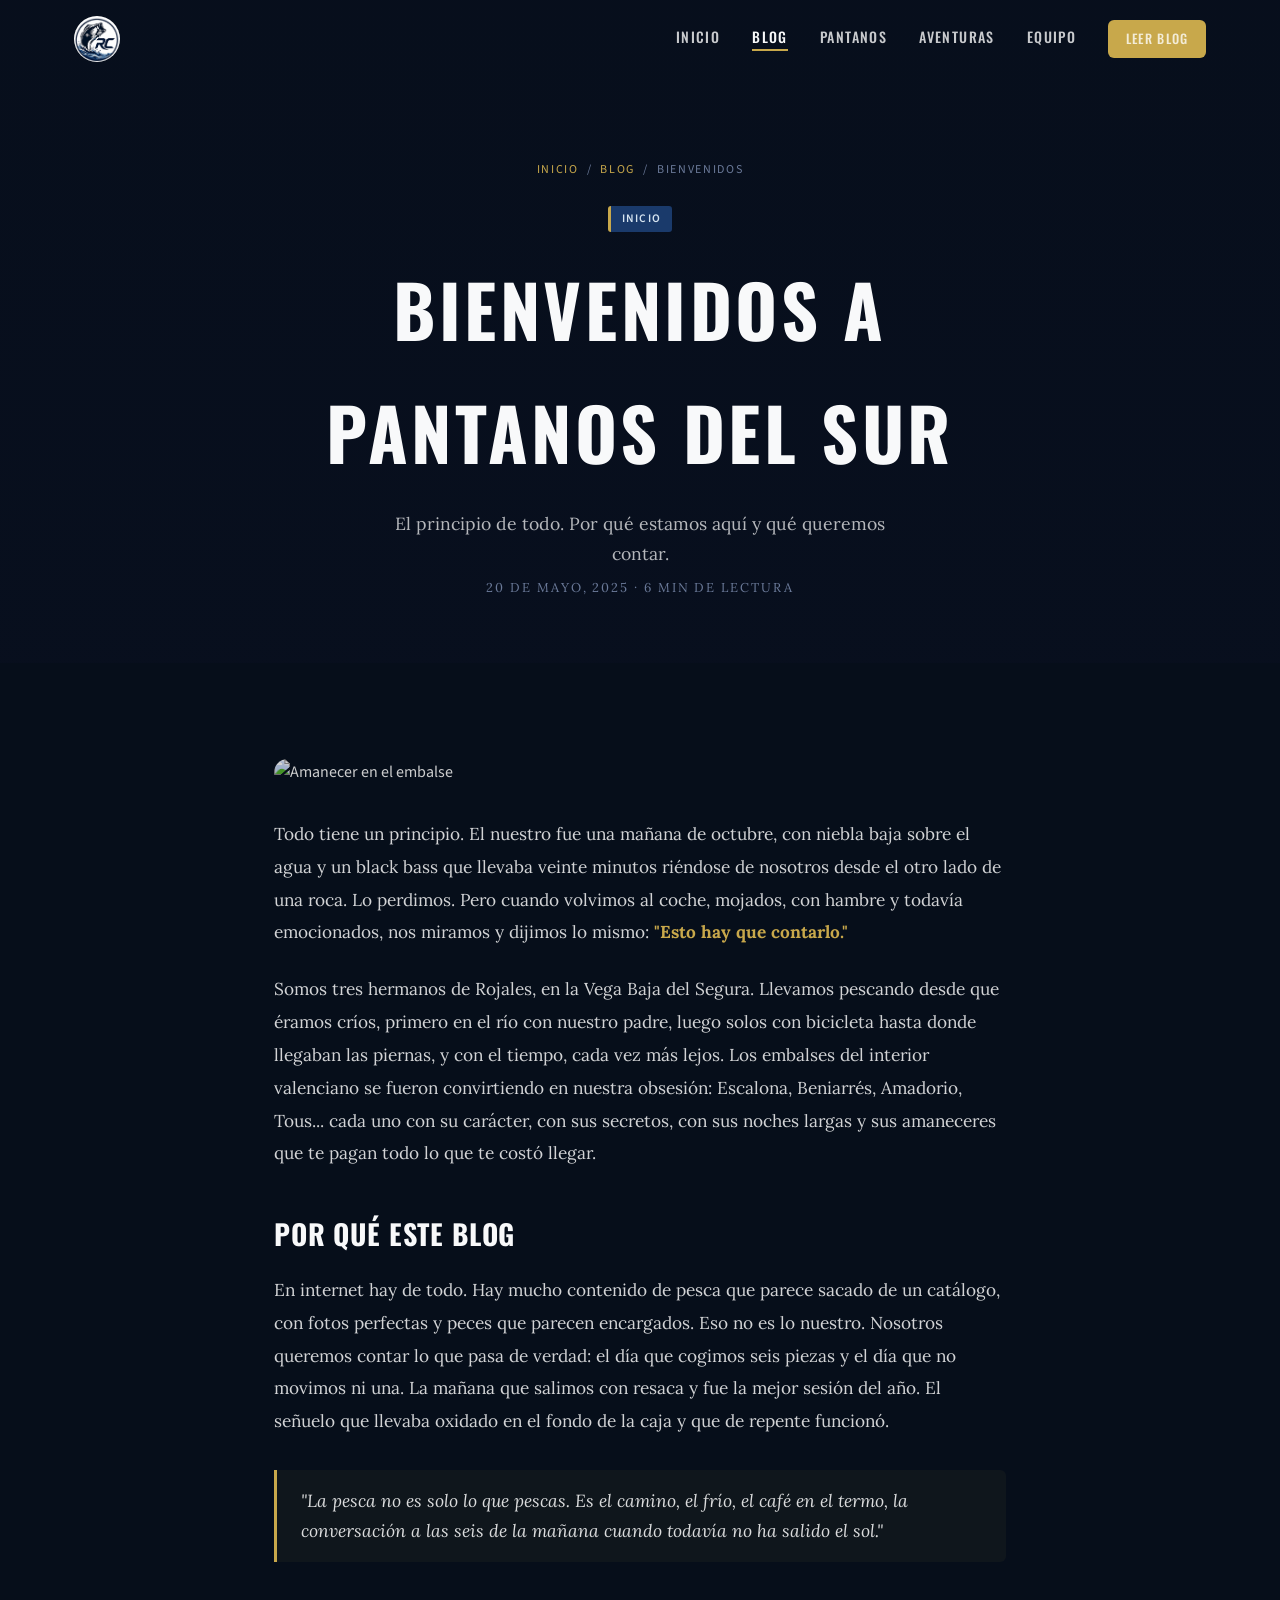
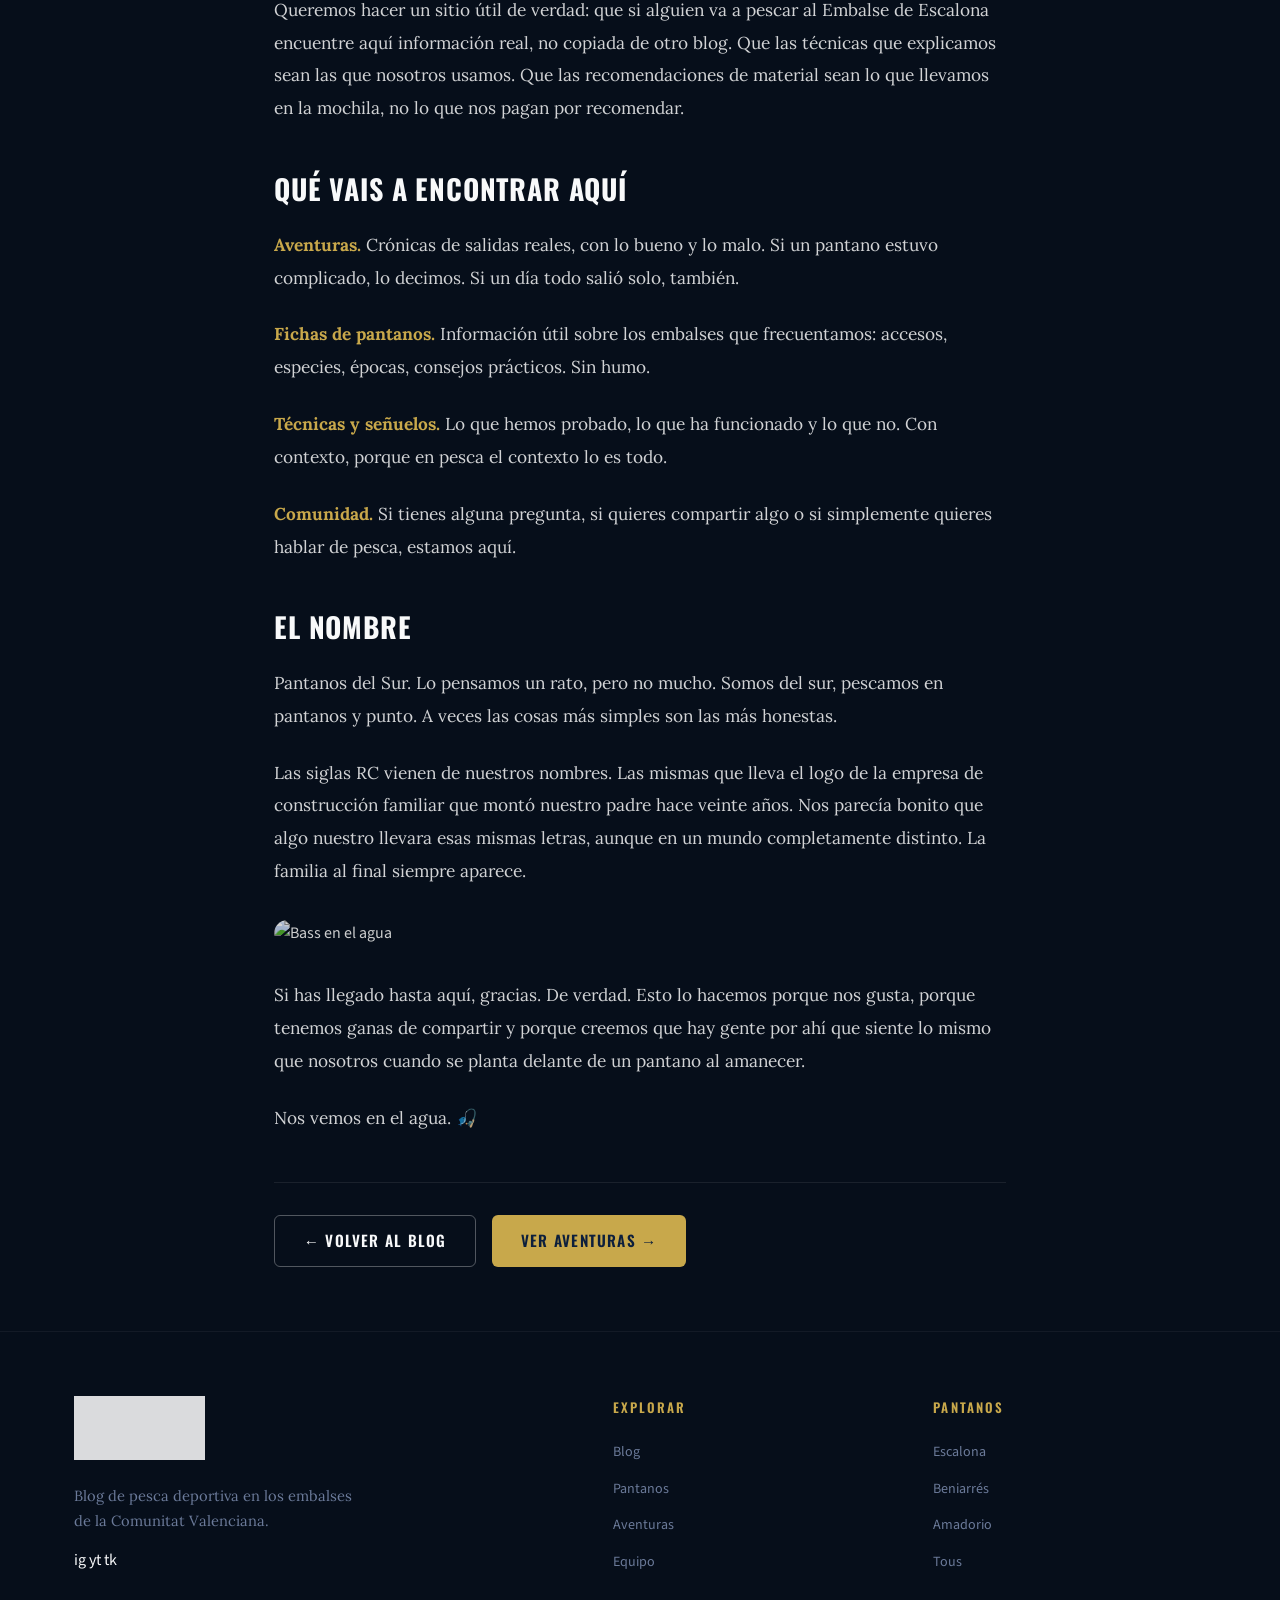
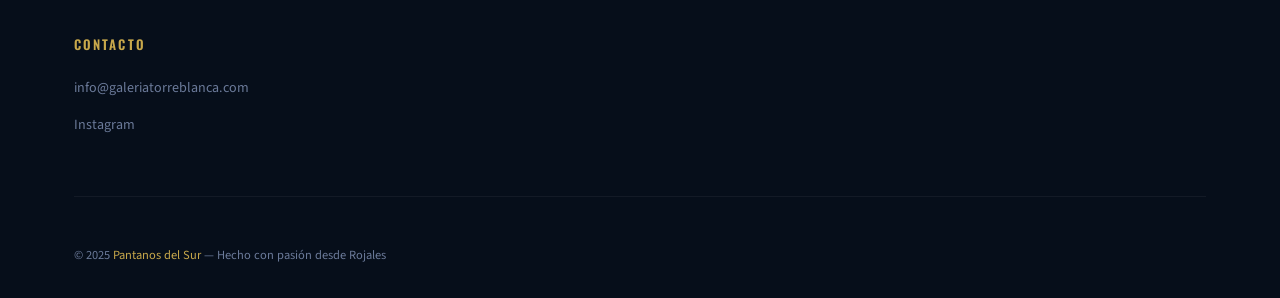
==== pages/articulo.html @ e1741678 "Website structure fixed" ====
<!DOCTYPE html>
<html lang="es">
<head>
  <meta charset="UTF-8"/>
  <meta name="viewport" content="width=device-width, initial-scale=1.0"/>
  <meta name="description" content="Bienvenidos a Pantanos del Sur. El inicio de todo — por qué creamos este blog y qué podéis esperar de él."/>
  <title>Bienvenidos a Pantanos del Sur — Blog</title>
  <link rel="icon" type="image/png" href="../img/logo_simplificado.png"/>
  <link rel="stylesheet" href="../css/style.css"/>
</head>
<body>

<nav class="nav scrolled" id="nav">
  <div class="container">
    <div class="nav-inner">
      <a href="../index.html" class="nav-logo">
        <img src="../img/logo_simplificado.png" alt="Pantanos del Sur" class="logo-circle"/>
      </a>
      <ul class="nav-links">
        <li><a href="../index.html">Inicio</a></li>
        <li><a href="blog.html" class="active">Blog</a></li>
        <li><a href="pantanos.html">Pantanos</a></li>
        <li><a href="aventuras.html">Aventuras</a></li>
        <li><a href="equipo.html">Equipo</a></li>
        <li><a href="blog.html" class="btn btn-primary nav-cta">Leer blog</a></li>
      </ul>
      <div class="hamburger" id="hamburger"><span></span><span></span><span></span></div>
    </div>
  </div>
</nav>

<section class="page-hero" style="background-image: linear-gradient(to bottom, rgba(8,15,30,.5) 0%, rgba(8,15,30,.92) 100%), url('https://images.unsplash.com/photo-1563299796-b729d5f59e36?w=1400&q=80'); background-size:cover; background-position:center;">
  <div class="container">
    <div class="breadcrumb">
      <a href="../index.html">Inicio</a>
      <span class="breadcrumb-sep">/</span>
      <a href="blog.html">Blog</a>
      <span class="breadcrumb-sep">/</span>
      <span>Bienvenidos</span>
    </div>
    <span class="tag" style="margin-bottom:1rem; display:inline-block;">Inicio</span>
    <h1>Bienvenidos a<br/>Pantanos del Sur</h1>
    <p>El principio de todo. Por qué estamos aquí y qué queremos contar.</p>
    <p style="margin-top:.5rem; font-size:.8rem; letter-spacing:.15em; text-transform:uppercase; color:var(--muted);">20 de Mayo, 2025 · 6 min de lectura</p>
  </div>
</section>

<div style="background:var(--dark);">
  <div class="article-wrap">

    <img class="article-img" src="https://images.unsplash.com/photo-1504893524553-b855bce32c67?w=1200&q=80" alt="Amanecer en el embalse"/>

    <p>
      Todo tiene un principio. El nuestro fue una mañana de octubre, con niebla baja sobre el agua y un black bass que llevaba veinte minutos riéndose de nosotros desde el otro lado de una roca. Lo perdimos. Pero cuando volvimos al coche, mojados, con hambre y todavía emocionados, nos miramos y dijimos lo mismo: <strong>"Esto hay que contarlo."</strong>
    </p>

    <p>
      Somos tres hermanos de Rojales, en la Vega Baja del Segura. Llevamos pescando desde que éramos críos, primero en el río con nuestro padre, luego solos con bicicleta hasta donde llegaban las piernas, y con el tiempo, cada vez más lejos. Los embalses del interior valenciano se fueron convirtiendo en nuestra obsesión: Escalona, Beniarrés, Amadorio, Tous... cada uno con su carácter, con sus secretos, con sus noches largas y sus amaneceres que te pagan todo lo que te costó llegar.
    </p>

    <h2>Por qué este blog</h2>

    <p>
      En internet hay de todo. Hay mucho contenido de pesca que parece sacado de un catálogo, con fotos perfectas y peces que parecen encargados. Eso no es lo nuestro. Nosotros queremos contar lo que pasa de verdad: el día que cogimos seis piezas y el día que no movimos ni una. La mañana que salimos con resaca y fue la mejor sesión del año. El señuelo que llevaba oxidado en el fondo de la caja y que de repente funcionó.
    </p>

    <blockquote>
      "La pesca no es solo lo que pescas. Es el camino, el frío, el café en el termo, la conversación a las seis de la mañana cuando todavía no ha salido el sol."
    </blockquote>

    <p>
      Queremos hacer un sitio útil de verdad: que si alguien va a pescar al Embalse de Escalona encuentre aquí información real, no copiada de otro blog. Que las técnicas que explicamos sean las que nosotros usamos. Que las recomendaciones de material sean lo que llevamos en la mochila, no lo que nos pagan por recomendar.
    </p>

    <h2>Qué vais a encontrar aquí</h2>

    <p>
      <strong>Aventuras.</strong> Crónicas de salidas reales, con lo bueno y lo malo. Si un pantano estuvo complicado, lo decimos. Si un día todo salió solo, también.
    </p>
    <p>
      <strong>Fichas de pantanos.</strong> Información útil sobre los embalses que frecuentamos: accesos, especies, épocas, consejos prácticos. Sin humo.
    </p>
    <p>
      <strong>Técnicas y señuelos.</strong> Lo que hemos probado, lo que ha funcionado y lo que no. Con contexto, porque en pesca el contexto lo es todo.
    </p>
    <p>
      <strong>Comunidad.</strong> Si tienes alguna pregunta, si quieres compartir algo o si simplemente quieres hablar de pesca, estamos aquí.
    </p>

    <h2>El nombre</h2>

    <p>
      Pantanos del Sur. Lo pensamos un rato, pero no mucho. Somos del sur, pescamos en pantanos y punto. A veces las cosas más simples son las más honestas.
    </p>

    <p>
      Las siglas RC vienen de nuestros nombres. Las mismas que lleva el logo de la empresa de construcción familiar que montó nuestro padre hace veinte años. Nos parecía bonito que algo nuestro llevara esas mismas letras, aunque en un mundo completamente distinto. La familia al final siempre aparece.
    </p>

    <img class="article-img" src="https://images.unsplash.com/photo-1559827291-72ee739d0d9a?w=1200&q=80" alt="Bass en el agua"/>

    <p>
      Si has llegado hasta aquí, gracias. De verdad. Esto lo hacemos porque nos gusta, porque tenemos ganas de compartir y porque creemos que hay gente por ahí que siente lo mismo que nosotros cuando se planta delante de un pantano al amanecer.
    </p>

    <p>
      Nos vemos en el agua. 🎣
    </p>

    <div style="margin-top:3rem; padding-top:2rem; border-top:1px solid rgba(255,255,255,.08); display:flex; gap:1rem; flex-wrap:wrap;">
      <a href="blog.html" class="btn btn-outline">← Volver al blog</a>
      <a href="aventuras.html" class="btn btn-primary">Ver aventuras →</a>
    </div>

  </div>
</div>

<footer class="footer">
  <div class="container">
    <div class="footer-grid">
      <div class="footer-brand">
        <img src="../img/logo_horizontal.png" alt="Pantanos del Sur" class="footer-brand-logo"/>
        <p>Blog de pesca deportiva en los embalses de la Comunitat Valenciana.</p>
        <div class="footer-social">
          <a href="#" class="social-link">ig</a>
          <a href="#" class="social-link">yt</a>
          <a href="#" class="social-link">tk</a>
        </div>
      </div>
      <div class="footer-col">
        <h4>Explorar</h4>
        <ul>
          <li><a href="blog.html">Blog</a></li>
          <li><a href="pantanos.html">Pantanos</a></li>
          <li><a href="aventuras.html">Aventuras</a></li>
          <li><a href="equipo.html">Equipo</a></li>
        </ul>
      </div>
      <div class="footer-col">
        <h4>Pantanos</h4>
        <ul>
          <li><a href="pantanos.html">Escalona</a></li>
          <li><a href="pantanos.html">Beniarrés</a></li>
          <li><a href="pantanos.html">Amadorio</a></li>
          <li><a href="pantanos.html">Tous</a></li>
        </ul>
      </div>
      <div class="footer-col">
        <h4>Contacto</h4>
        <ul>
          <li><a href="mailto:info@galeriatorreblanca.com">info@galeriatorreblanca.com</a></li>
          <li><a href="#">Instagram</a></li>
        </ul>
      </div>
    </div>
    <div class="footer-bottom">
      <p>© 2025 <span>Pantanos del Sur</span> — Hecho con pasión desde Rojales</p>
    </div>
  </div>
</footer>

<script src="../js/main.js"></script>
</body>
</html>
---- css/style.css ----
@import url('https://fonts.googleapis.com/css2?family=Oswald:wght@400;500;600;700&family=Lora:ital,wght@0,400;0,600;1,400;1,600&family=Source+Sans+3:wght@300;400;600&display=swap');

:root {
  --navy:       #0d1f3c;
  --navy-mid:   #1a3a6b;
  --navy-light: #2a5298;
  --steel:      #4a7ab5;
  --ice:        #d6e4f0;
  --white:      #f8f9fa;
  --cream:      #f2ede6;
  --dark:       #060e1a;
  --dark2:      #090f1c;
  --text:       #1a1a2e;
  --muted:      #6b7a99;
  --accent:     #c8a84b;
  --accent-dim: #a8893a;
  --font-display: 'Oswald', sans-serif;
  --font-body:    'Source Sans 3', sans-serif;
  --font-serif:   'Lora', Georgia, serif;
  --radius: 6px;
  --radius-lg: 14px;
  --shadow: 0 4px 24px rgba(13,31,60,.22);
  --shadow-lg: 0 12px 48px rgba(13,31,60,.35);
}

*, *::before, *::after { box-sizing: border-box; margin: 0; padding: 0; }
html { scroll-behavior: smooth; font-size: 16px; }
body { font-family: var(--font-body); background: var(--dark); color: var(--white); line-height: 1.7; overflow-x: hidden; }
img { max-width: 100%; display: block; }
a { color: inherit; text-decoration: none; }

.container { max-width: 1180px; margin: 0 auto; padding: 0 1.5rem; }
.section-title { font-family: var(--font-display); font-size: clamp(2rem,4vw,3rem); font-weight: 700; letter-spacing: .04em; text-transform: uppercase; color: var(--white); line-height: 1.1; }
.section-title span { color: var(--accent); }
.section-sub { font-family: var(--font-body); font-size: 1rem; color: var(--steel); letter-spacing: .14em; text-transform: uppercase; font-weight: 600; margin-bottom: .5rem; }
.tag { display: inline-block; background: var(--navy-mid); color: var(--ice); font-size: .72rem; font-weight: 600; letter-spacing: .1em; text-transform: uppercase; padding: .22rem .7rem; border-radius: 3px; border-left: 3px solid var(--accent); }
.btn { display: inline-flex; align-items: center; gap: .5rem; font-family: var(--font-display); font-size: .95rem; font-weight: 600; letter-spacing: .08em; text-transform: uppercase; padding: .75rem 1.8rem; border-radius: var(--radius); border: none; cursor: pointer; transition: all .25s ease; }
.btn-primary { background: var(--accent); color: var(--navy); }
.btn-primary:hover { background: var(--accent-dim); transform: translateY(-2px); box-shadow: 0 6px 24px rgba(200,168,75,.35); }
.btn-outline { background: transparent; color: var(--white); border: 1.5px solid rgba(255,255,255,.3); }
.btn-outline:hover { border-color: var(--accent); color: var(--accent); transform: translateY(-2px); }

/* ─── NAV ─────────────────────────────────────────────── */
.nav { position: fixed; top: 0; left: 0; right: 0; z-index: 100; padding: 1rem 0; transition: all .35s ease; }
.nav.scrolled { background: rgba(6,14,26,.96); backdrop-filter: blur(14px); padding: .6rem 0; box-shadow: 0 2px 30px rgba(0,0,0,.5); border-bottom: 1px solid rgba(255,255,255,.04); }
.nav-inner { display: flex; align-items: center; justify-content: space-between; gap: 1.5rem; }

.nav-logo { display: flex; align-items: center; gap: .75rem; }
.nav-logo img { height: 46px; width: auto; border-radius: 50%; }
.nav-logo-text { display: flex; flex-direction: column; line-height: 1.1; }
.nav-logo-name { font-family: var(--font-display); font-size: 1rem; font-weight: 700; letter-spacing: .06em; text-transform: uppercase; color: var(--white); }
.nav-logo-sub { font-size: .62rem; font-weight: 600; letter-spacing: .18em; text-transform: uppercase; color: var(--accent); }

.nav-links { display: flex; align-items: center; gap: 2rem; list-style: none; }
.nav-links a { font-family: var(--font-display); font-size: .88rem; font-weight: 500; letter-spacing: .1em; text-transform: uppercase; color: rgba(255,255,255,.78); transition: color .2s; position: relative; }
.nav-links a::after { content: ''; position: absolute; bottom: -4px; left: 0; width: 0; height: 2px; background: var(--accent); transition: width .25s ease; }
.nav-links a:hover, .nav-links a.active { color: var(--white); }
.nav-links a:hover::after, .nav-links a.active::after { width: 100%; }
.nav-cta { font-size: .8rem !important; padding: .48rem 1.1rem !important; }
.hamburger { display: none; flex-direction: column; gap: 5px; cursor: pointer; padding: .4rem; }
.hamburger span { display: block; width: 24px; height: 2px; background: var(--white); border-radius: 2px; transition: all .3s; }

/* ─── HERO ────────────────────────────────────────────── */
.hero { position: relative; min-height: 100vh; display: flex; align-items: center; overflow: hidden; background: var(--dark); }

.hero-bg {
  position: absolute; inset: 0;
  background: url('https://images.unsplash.com/photo-1504893524553-b855bce32c67?w=1800&q=85') center 40%/cover no-repeat;
}
.hero-bg::before {
  content: '';
  position: absolute; inset: 0;
  background:
    linear-gradient(to right, rgba(6,14,26,.95) 0%, rgba(6,14,26,.75) 55%, rgba(6,14,26,.2) 100%),
    linear-gradient(to bottom, rgba(6,14,26,.3) 0%, transparent 40%, rgba(6,14,26,.6) 80%, rgba(6,14,26,1) 100%);
}
.hero-bg::after {
  content: '';
  position: absolute; inset: 0;
  background:
    radial-gradient(ellipse at 70% 60%, rgba(74,122,181,.18) 0%, transparent 60%),
    radial-gradient(ellipse at 30% 80%, rgba(13,31,60,.6) 0%, transparent 50%);
}
/* niebla/bruma inferior */
.hero-mist {
  position: absolute; bottom: 0; left: 0; right: 0; height: 35%;
  background: linear-gradient(to top, rgba(6,14,26,1) 0%, rgba(6,14,26,.7) 40%, transparent 100%);
  z-index: 1;
}

.hero-content { position: relative; z-index: 2; max-width: 680px; padding: 9rem 0 5rem; }
.hero-eyebrow { display: flex; align-items: center; gap: .75rem; margin-bottom: 1.5rem; opacity: 0; animation: fadeUp .8s ease .2s forwards; }
.hero-eyebrow-line { width: 36px; height: 2px; background: var(--accent); }
.hero-eyebrow span { font-family: var(--font-display); font-size: .75rem; font-weight: 600; letter-spacing: .22em; text-transform: uppercase; color: var(--accent); }
.hero h1 { font-family: var(--font-display); font-size: clamp(3rem,7vw,5.5rem); font-weight: 700; line-height: .95; text-transform: uppercase; letter-spacing: .02em; margin-bottom: 1.5rem; opacity: 0; animation: fadeUp .8s ease .4s forwards; }
.hero h1 em { font-style: normal; color: var(--accent); display: block; }
.hero-desc { font-family: var(--font-serif); font-size: 1.12rem; color: rgba(255,255,255,.82); max-width: 500px; margin-bottom: 1.5rem; line-height: 1.85; opacity: 0; animation: fadeUp .8s ease .6s forwards; }
.hero-quote { font-family: var(--font-serif); font-style: italic; font-size: .95rem; color: var(--accent); opacity: 0; animation: fadeUp .8s ease .75s forwards; margin-bottom: 2rem; letter-spacing: .02em; }
.hero-quote::before { content: '"'; }
.hero-quote::after { content: '"'; }
.hero-actions { display: flex; gap: 1rem; flex-wrap: wrap; opacity: 0; animation: fadeUp .8s ease .85s forwards; }

.hero-logo {
  position: absolute; right: 4%; top: 50%; transform: translateY(-50%);
  width: min(400px, 38vw);
  z-index: 2;
  opacity: 0;
  animation: fadeIn 1.4s ease 1s forwards;
}
.hero-logo img {
  width: 100%;
  /* Blend el fondo blanco del logo: multiply lo hace transparente sobre oscuro */
  mix-blend-mode: multiply;
  filter: contrast(1.05) brightness(1.0);
  filter: drop-shadow(0 0 40px rgba(74,122,181,.25)) drop-shadow(0 8px 32px rgba(0,0,0,.5));
}

.hero-scroll { position: absolute; bottom: 2.5rem; left: 50%; transform: translateX(-50%); display: flex; flex-direction: column; align-items: center; gap: .5rem; opacity: .5; animation: bounce 2.5s ease infinite; z-index: 2; }
.hero-scroll span { font-size: .65rem; letter-spacing: .2em; text-transform: uppercase; font-family: var(--font-display); }
.hero-scroll-line { width: 1px; height: 36px; background: linear-gradient(to bottom, var(--white), transparent); }

/* ─── QUOTE BANNER ─────────────────────────────────────── */
.quote-banner {
  background: var(--navy);
  border-top: 1px solid rgba(200,168,75,.12);
  border-bottom: 1px solid rgba(200,168,75,.12);
  padding: 2rem 0;
  text-align: center;
  position: relative;
  overflow: hidden;
}
.quote-banner::before {
  content: '';
  position: absolute; inset: 0;
  background: radial-gradient(ellipse at 50% 50%, rgba(200,168,75,.06) 0%, transparent 70%);
}
.quote-banner p {
  font-family: var(--font-serif);
  font-style: italic;
  font-size: clamp(1rem,2vw,1.3rem);
  color: rgba(255,255,255,.85);
  letter-spacing: .02em;
  position: relative;
}
.quote-banner p span { color: var(--accent); }

/* ─── STATS ────────────────────────────────────────────── */
.stats-bar { background: var(--dark2); border-bottom: 1px solid rgba(255,255,255,.05); padding: 1.5rem 0; }
.stats-bar-inner { display: grid; grid-template-columns: repeat(4,1fr); gap: 1rem; text-align: center; }
.stat-item { display: flex; flex-direction: column; gap: .2rem; border-right: 1px solid rgba(255,255,255,.07); padding: .5rem 0; }
.stat-item:last-child { border-right: none; }
.stat-num { font-family: var(--font-display); font-size: 2rem; font-weight: 700; color: var(--accent); line-height: 1; }
.stat-label { font-size: .72rem; font-weight: 600; letter-spacing: .12em; text-transform: uppercase; color: var(--muted); }

/* ─── ADVENTURES ───────────────────────────────────────── */
.adventures-grid { display: grid; grid-template-columns: 1.6fr 1fr; grid-template-rows: auto auto; gap: 2px; border-radius: var(--radius-lg); overflow: hidden; }
.adv-card { position: relative; overflow: hidden; cursor: pointer; background: var(--navy); }
.adv-card:first-child { grid-row: 1 / 3; }
.adv-card-img { width: 100%; height: 100%; min-height: 260px; object-fit: cover; transition: transform .6s ease; filter: brightness(.7) saturate(1.15); }
.adv-card:first-child .adv-card-img { min-height: 520px; }
.adv-card:hover .adv-card-img { transform: scale(1.06); filter: brightness(.85) saturate(1.25); }
.adv-card-overlay { position: absolute; inset: 0; background: linear-gradient(to top, rgba(6,14,26,.95) 0%, rgba(6,14,26,.15) 55%, transparent 100%); display: flex; flex-direction: column; justify-content: flex-end; padding: 2rem; }
.adv-card:not(:first-child) .adv-card-overlay { padding: 1.4rem; }
.adv-card-title { font-family: var(--font-display); font-size: 1.5rem; font-weight: 700; text-transform: uppercase; letter-spacing: .03em; line-height: 1.15; margin: .5rem 0 .4rem; }
.adv-card:not(:first-child) .adv-card-title { font-size: 1.05rem; }
.adv-card-meta { font-size: .75rem; color: rgba(255,255,255,.55); font-weight: 600; letter-spacing: .1em; text-transform: uppercase; }
.adv-card-arrow { position: absolute; top: 1.2rem; right: 1.2rem; width: 36px; height: 36px; border-radius: 50%; background: rgba(200,168,75,.12); border: 1px solid rgba(200,168,75,.35); display: flex; align-items: center; justify-content: center; color: var(--accent); font-size: .95rem; opacity: 0; transform: translateY(4px); transition: all .25s ease; }
.adv-card:hover .adv-card-arrow { opacity: 1; transform: translateY(0); }

/* ─── BLOG ─────────────────────────────────────────────── */
.blog-grid { display: grid; grid-template-columns: repeat(3,1fr); gap: 1.8rem; }
.blog-card { background: var(--navy); border-radius: var(--radius-lg); overflow: hidden; border: 1px solid rgba(255,255,255,.05); transition: transform .3s ease, box-shadow .3s ease, border-color .3s ease; }
.blog-card:hover { transform: translateY(-6px); box-shadow: var(--shadow-lg); border-color: rgba(200,168,75,.22); }
.blog-card-img { width: 100%; height: 210px; object-fit: cover; filter: brightness(.78) saturate(1.15); transition: filter .3s ease; }
.blog-card:hover .blog-card-img { filter: brightness(.92) saturate(1.25); }
.blog-card-body { padding: 1.5rem; }
.blog-card-title { font-family: var(--font-display); font-size: 1.1rem; font-weight: 600; text-transform: uppercase; letter-spacing: .03em; margin: .6rem 0 .8rem; line-height: 1.25; color: var(--white); }
.blog-card-excerpt { font-size: .9rem; color: var(--muted); line-height: 1.65; margin-bottom: 1.2rem; font-family: var(--font-serif); font-style: italic; }
.blog-card-footer { display: flex; align-items: center; justify-content: space-between; border-top: 1px solid rgba(255,255,255,.05); padding-top: .9rem; }
.blog-card-date { font-size: .75rem; color: var(--muted); letter-spacing: .08em; text-transform: uppercase; }
.read-more { font-family: var(--font-display); font-size: .76rem; font-weight: 600; letter-spacing: .1em; text-transform: uppercase; color: var(--accent); display: flex; align-items: center; gap: .3rem; transition: gap .2s; }
.read-more:hover { gap: .6rem; }

/* ─── PANTANOS ─────────────────────────────────────────── */
.pantanos-grid { display: grid; grid-template-columns: repeat(2,1fr); gap: 2rem; }
.pantano-card { background: linear-gradient(135deg, var(--navy) 0%, rgba(13,31,60,.5) 100%); border: 1px solid rgba(74,122,181,.15); border-radius: var(--radius-lg); overflow: hidden; transition: all .3s ease; }
.pantano-card:hover { border-color: rgba(200,168,75,.35); transform: translateY(-4px); box-shadow: var(--shadow-lg); }
.pantano-card-img { width: 100%; height: 200px; object-fit: cover; filter: brightness(.62) saturate(1.25); transition: filter .3s; }
.pantano-card:hover .pantano-card-img { filter: brightness(.78) saturate(1.3); }
.pantano-card-body { padding: 1.5rem; }
.pantano-card-name { font-family: var(--font-display); font-size: 1.35rem; font-weight: 700; text-transform: uppercase; letter-spacing: .05em; margin-bottom: .3rem; }
.pantano-card-loc { font-size: .78rem; color: var(--steel); letter-spacing: .1em; text-transform: uppercase; font-weight: 600; margin-bottom: 1rem; }
.pantano-species { display: flex; gap: .5rem; flex-wrap: wrap; margin-bottom: 1rem; }
.species-tag { background: rgba(74,122,181,.12); border: 1px solid rgba(74,122,181,.25); color: var(--ice); font-size: .7rem; font-weight: 600; letter-spacing: .08em; text-transform: uppercase; padding: .22rem .65rem; border-radius: 3px; }
.pantano-dif { display: flex; align-items: center; gap: .5rem; font-size: .78rem; color: var(--muted); }
.dif-dots { display: flex; gap: 3px; }
.dif-dot { width: 8px; height: 8px; border-radius: 50%; background: rgba(255,255,255,.15); }
.dif-dot.active { background: var(--accent); }

/* ─── ABOUT ────────────────────────────────────────────── */
.about-bg { background: var(--navy); position: relative; overflow: hidden; }
.about-bg::before { content: ''; position: absolute; top: -40%; right: -15%; width: 700px; height: 700px; border-radius: 50%; background: radial-gradient(circle, rgba(74,122,181,.1) 0%, transparent 70%); }
.about-inner { display: grid; grid-template-columns: 1fr 1fr; gap: 5rem; align-items: center; }
.about-img-wrap { position: relative; }
.about-img { width: 100%; border-radius: var(--radius-lg); filter: brightness(.82) saturate(1.1); }
.about-img-badge { position: absolute; bottom: -1.5rem; right: -1.5rem; background: var(--accent); color: var(--navy); padding: 1.2rem 1.5rem; border-radius: var(--radius); text-align: center; box-shadow: var(--shadow); }
.about-img-badge strong { display: block; font-family: var(--font-display); font-size: 2rem; font-weight: 700; line-height: 1; }
.about-img-badge span { font-size: .7rem; font-weight: 700; letter-spacing: .1em; text-transform: uppercase; }
.about-text p { font-family: var(--font-serif); font-size: 1.02rem; color: rgba(255,255,255,.78); line-height: 1.88; margin-bottom: 1.2rem; }
.about-text p strong { color: var(--accent); font-style: normal; }
.about-text p em { font-style: italic; color: rgba(255,255,255,.92); }

/* ─── EQUIPO PREVIEW ───────────────────────────────────── */
.equipo-grid { display: grid; grid-template-columns: repeat(3,1fr); gap: 1.5rem; }
.equipo-card { background: var(--navy); border: 1px solid rgba(255,255,255,.05); border-radius: var(--radius-lg); padding: 2rem; text-align: center; transition: all .3s ease; }
.equipo-card:hover { border-color: rgba(200,168,75,.25); transform: translateY(-4px); }
.equipo-icon { width: 54px; height: 54px; background: rgba(200,168,75,.1); border: 1px solid rgba(200,168,75,.22); border-radius: 50%; display: flex; align-items: center; justify-content: center; margin: 0 auto 1rem; font-size: 1.4rem; }
.equipo-card h3 { font-family: var(--font-display); font-size: 1.05rem; font-weight: 600; text-transform: uppercase; letter-spacing: .05em; margin-bottom: .5rem; }
.equipo-card p { font-size: .88rem; color: var(--muted); line-height: 1.65; font-family: var(--font-serif); }

/* ─── FRASE DIVISOR ────────────────────────────────────── */
.frase-divisor { padding: 3.5rem 0; text-align: center; position: relative; }
.frase-divisor::before { content: ''; position: absolute; top: 50%; left: 0; right: 0; height: 1px; background: linear-gradient(to right, transparent, rgba(200,168,75,.2), transparent); }
.frase-divisor p { font-family: var(--font-serif); font-style: italic; font-size: clamp(1rem,2vw,1.25rem); color: rgba(255,255,255,.5); display: inline-block; background: var(--dark); padding: 0 2rem; position: relative; }

/* ─── FOOTER ───────────────────────────────────────────── */
.footer { background: var(--dark); border-top: 1px solid rgba(255,255,255,.05); padding: 4rem 0 2rem; }
.footer-grid { display: grid; grid-template-columns: 1.8fr 1fr 1fr; gap: 3rem; margin-bottom: 3rem; padding-bottom: 3rem; border-bottom: 1px solid rgba(255,255,255,.05); }
.footer-brand-logo {
  height: 64px;
  width: auto;
  margin-bottom: 1.4rem;
  /* Logo visible sobre fondo oscuro */
  filter: brightness(0) invert(1);
  opacity: .85;
}
.footer-brand p { font-family: var(--font-serif); font-size: .92rem; color: var(--muted); line-height: 1.75; max-width: 290px; margin-bottom: .8rem; }
.footer-brand-quote { font-family: var(--font-serif); font-style: italic; font-size: .85rem; color: var(--accent); opacity: .8; margin-bottom: 0; }
.footer-col h4 { font-family: var(--font-display); font-size: .82rem; font-weight: 600; letter-spacing: .16em; text-transform: uppercase; color: var(--accent); margin-bottom: 1.2rem; }
.footer-col ul { list-style: none; }
.footer-col li { margin-bottom: .6rem; }
.footer-col a { font-size: .88rem; color: var(--muted); transition: color .2s; }
.footer-col a:hover { color: var(--white); }
.footer-bottom { display: flex; align-items: center; justify-content: space-between; flex-wrap: wrap; gap: 1rem; }
.footer-bottom p { font-size: .78rem; color: var(--muted); }
.footer-bottom span { color: var(--accent); }

/* ─── PAGE HERO ────────────────────────────────────────── */
.page-hero { padding: 10rem 0 4rem; background: linear-gradient(to bottom,rgba(6,14,26,.55) 0%,rgba(6,14,26,.92) 100%), url('https://images.unsplash.com/photo-1544551763-46a013bb70d5?w=1400&q=80') center/cover no-repeat; text-align: center; }
.page-hero h1 { font-family: var(--font-display); font-size: clamp(2.5rem,6vw,4.5rem); font-weight: 700; text-transform: uppercase; letter-spacing: .05em; }
.page-hero p { font-family: var(--font-serif); font-size: 1.1rem; color: rgba(255,255,255,.7); max-width: 540px; margin: 1rem auto 0; }
.breadcrumb { display: flex; align-items: center; justify-content: center; gap: .5rem; font-size: .75rem; letter-spacing: .14em; text-transform: uppercase; color: var(--muted); margin-bottom: 1.5rem; }
.breadcrumb a { color: var(--accent); }

/* ─── ARTICLE ──────────────────────────────────────────── */
.article-wrap { max-width: 780px; margin: 0 auto; padding: 4rem 1.5rem; }
.article-wrap h2 { font-family: var(--font-display); font-size: 1.75rem; font-weight: 700; text-transform: uppercase; letter-spacing: .03em; margin: 2.5rem 0 1rem; color: var(--white); }
.article-wrap p { font-family: var(--font-serif); font-size: 1.08rem; line-height: 1.9; color: rgba(255,255,255,.82); margin-bottom: 1.5rem; }
.article-wrap p strong { color: var(--accent); }
.article-wrap blockquote { border-left: 3px solid var(--accent); margin: 2rem 0; padding: 1rem 1.5rem; background: rgba(200,168,75,.05); border-radius: 0 var(--radius) var(--radius) 0; font-family: var(--font-serif); font-style: italic; font-size: 1.1rem; color: rgba(255,255,255,.85); }
.article-img { width: 100%; border-radius: var(--radius-lg); margin: 2rem 0; filter: brightness(.82) saturate(1.1); }

/* ─── ANIMATIONS ───────────────────────────────────────── */
@keyframes fadeUp { from { opacity:0; transform:translateY(28px); } to { opacity:1; transform:translateY(0); } }
@keyframes fadeIn { from { opacity:0; } to { opacity:1; } }
@keyframes bounce { 0%,100% { transform:translateX(-50%) translateY(0); } 50% { transform:translateX(-50%) translateY(9px); } }
.reveal { opacity: 0; transform: translateY(30px); transition: opacity .7s ease, transform .7s ease; }
.reveal.visible { opacity: 1; transform: translateY(0); }
.reveal-delay-1 { transition-delay: .1s; }
.reveal-delay-2 { transition-delay: .22s; }
.reveal-delay-3 { transition-delay: .34s; }

/* ─── RESPONSIVE ───────────────────────────────────────── */
@media(max-width:1024px) {
  .blog-grid { grid-template-columns: repeat(2,1fr); }
  .pantanos-grid { grid-template-columns: 1fr; }
  .footer-grid { grid-template-columns: 1fr 1fr; gap: 2rem; }
  .hero-logo { width: min(300px,36vw); }
}
@media(max-width:768px) {
  .nav-links, .nav-cta { display: none; }
  .hamburger { display: flex; }
  .nav-links.open { display: flex; flex-direction: column; position: fixed; inset: 0; background: rgba(6,14,26,.98); backdrop-filter: blur(14px); align-items: center; justify-content: center; gap: 2.5rem; z-index: 99; }
  .nav-links.open a { font-size: 1.6rem; }
  .adventures-grid { grid-template-columns: 1fr; }
  .adv-card:first-child { grid-row: auto; }
  .about-inner { grid-template-columns: 1fr; gap: 2.5rem; }
  .about-img-badge { right: 1rem; bottom: -.8rem; }
  .equipo-grid { grid-template-columns: 1fr; }
  .blog-grid { grid-template-columns: 1fr; }
  .footer-grid { grid-template-columns: 1fr; gap: 2rem; }
  .stats-bar-inner { grid-template-columns: repeat(2,1fr); }
  .hero-logo { display: none; }
  .hero h1 { font-size: clamp(2.4rem,9vw,3.2rem); }
  .hero-content { padding: 7rem 0 4rem; }
  .nav-logo-name { font-size: .88rem; }
}
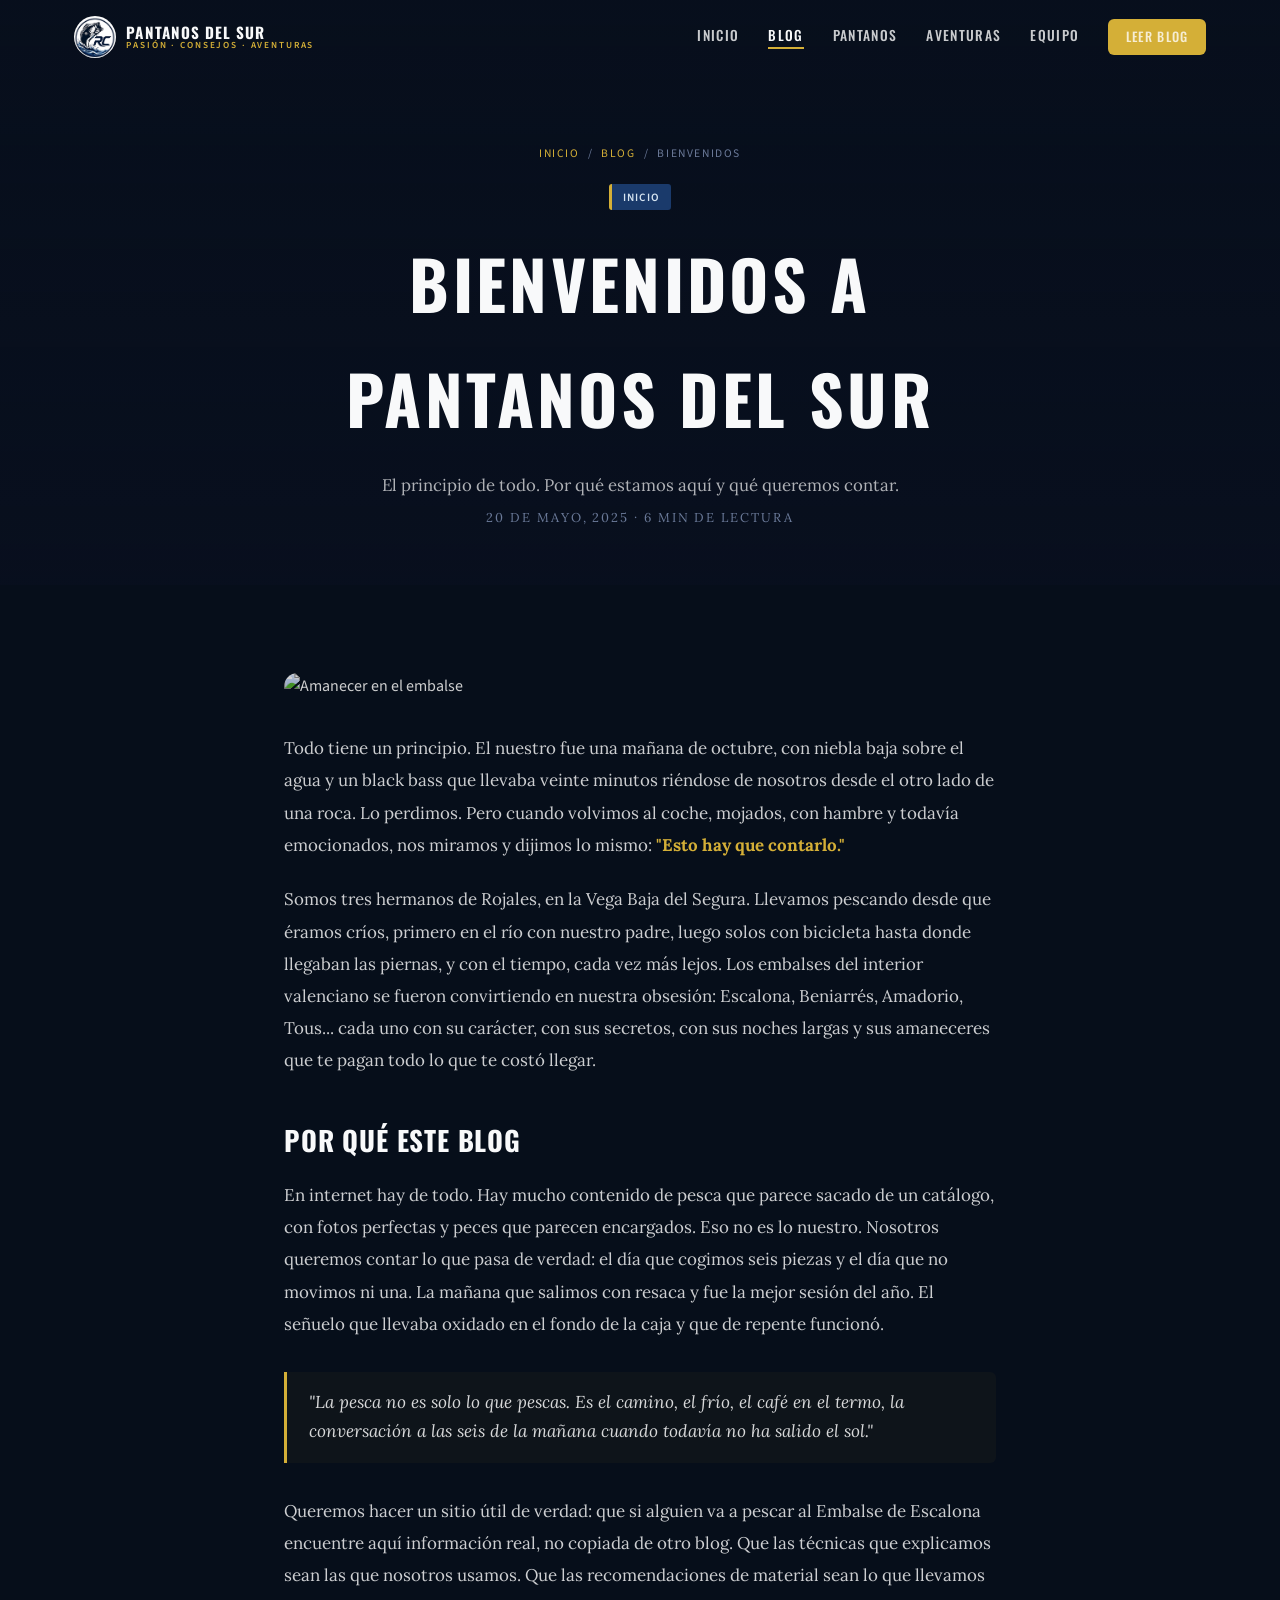
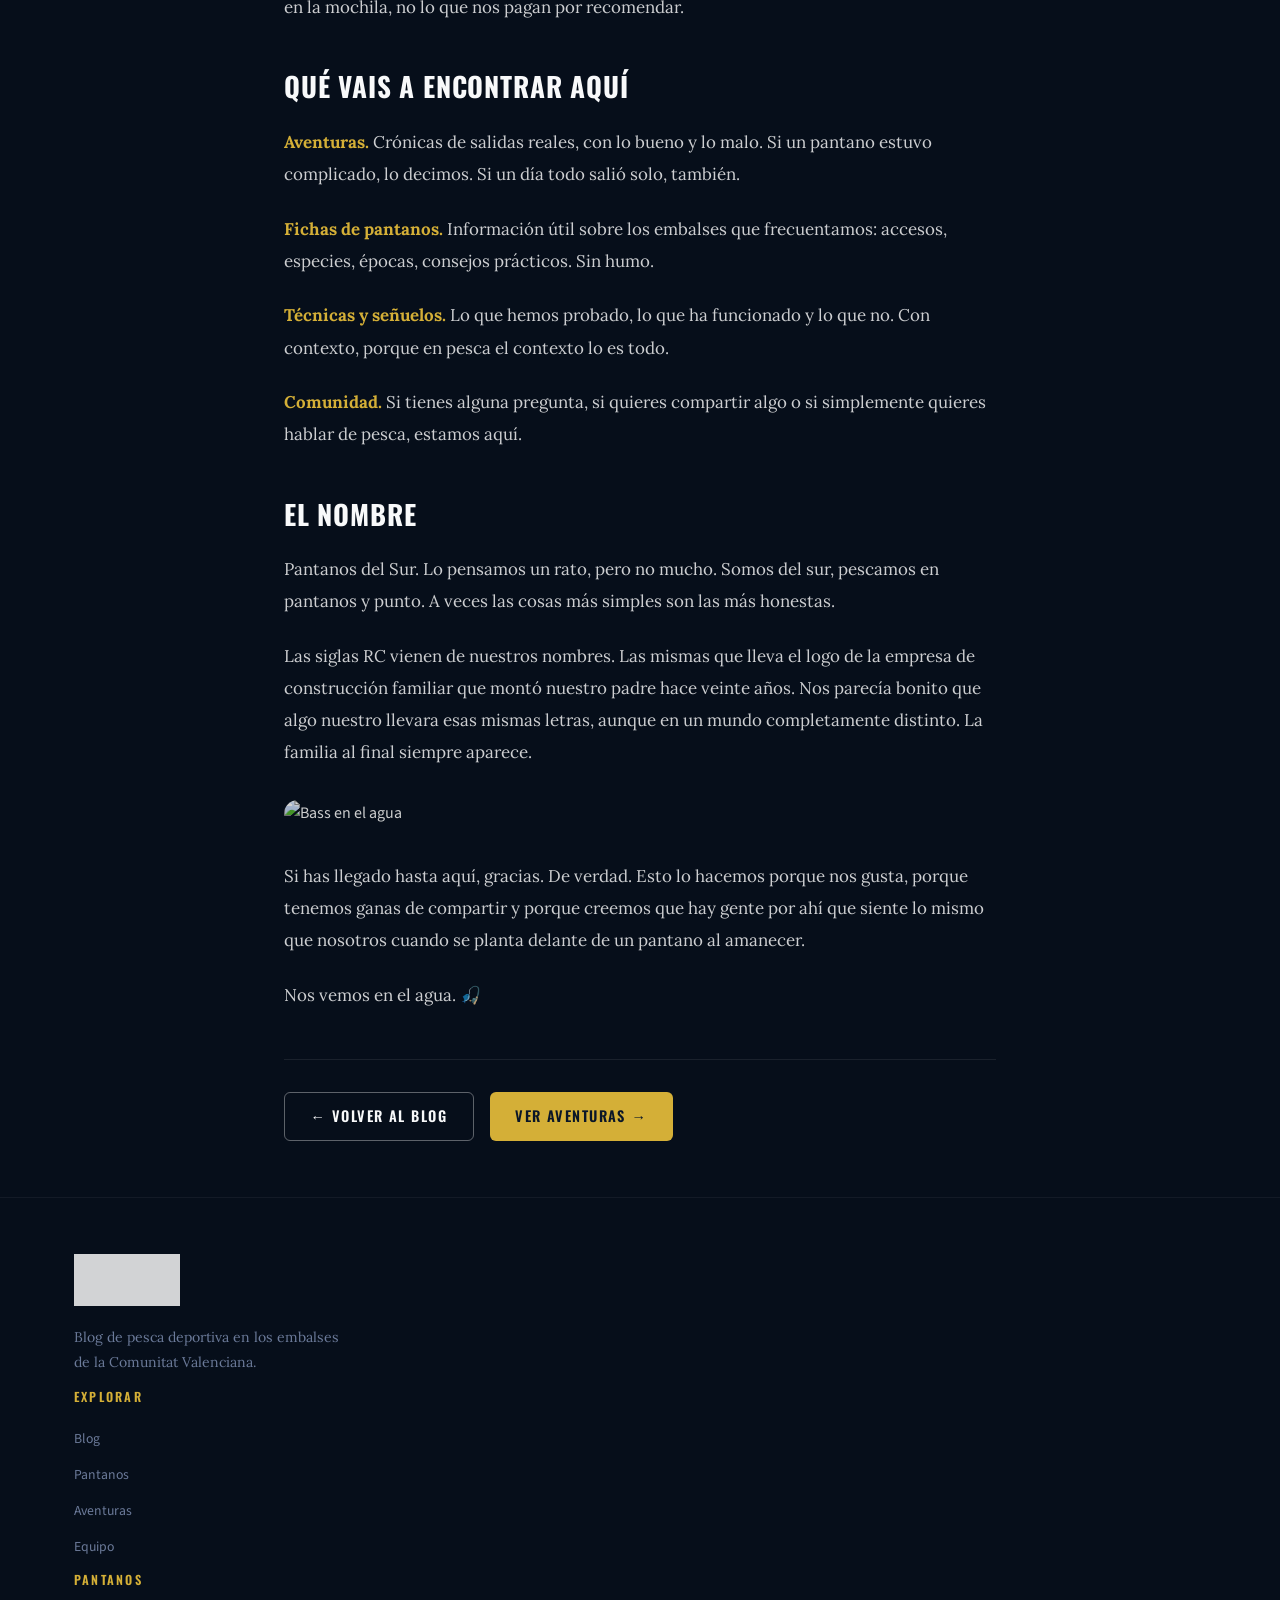
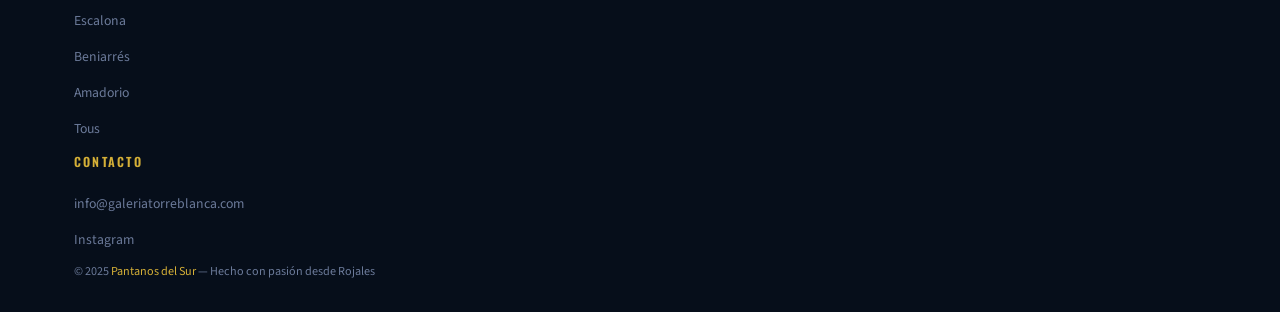
==== commit 5ff93b33: "Website improvements" ====
--- a/pages/articulo.html
+++ b/pages/articulo.html
@@ -14,7 +14,11 @@
   <div class="container">
     <div class="nav-inner">
       <a href="../index.html" class="nav-logo">
-        <img src="../img/logo_simplificado.png" alt="Pantanos del Sur" class="logo-circle"/>
+        <img src="../img/logo_simplificado.png" alt="Pantanos del Sur"/>
+        <div class="nav-logo-text">
+          <span class="nav-logo-name">Pantanos del Sur</span>
+          <span class="nav-logo-sub">Pasión · Consejos · Aventuras</span>
+        </div>
       </a>
       <ul class="nav-links">
         <li><a href="../index.html">Inicio</a></li>
@@ -119,13 +123,9 @@
   <div class="container">
     <div class="footer-grid">
       <div class="footer-brand">
-        <img src="../img/logo_horizontal.png" alt="Pantanos del Sur" class="footer-brand-logo"/>
+        <img src="../img/logo_horizontal.png" alt="Pantanos del Sur" class="footer-logo"/>
         <p>Blog de pesca deportiva en los embalses de la Comunitat Valenciana.</p>
-        <div class="footer-social">
-          <a href="#" class="social-link">ig</a>
-          <a href="#" class="social-link">yt</a>
-          <a href="#" class="social-link">tk</a>
-        </div>
+        
       </div>
       <div class="footer-col">
         <h4>Explorar</h4>
--- a/css/style.css
+++ b/css/style.css
@@ -1,297 +1,398 @@
 @import url('https://fonts.googleapis.com/css2?family=Oswald:wght@400;500;600;700&family=Lora:ital,wght@0,400;0,600;1,400;1,600&family=Source+Sans+3:wght@300;400;600&display=swap');
 
+/* ─── Variables ─────────────────────────────────────── */
 :root {
-  --navy:       #0d1f3c;
-  --navy-mid:   #1a3a6b;
-  --navy-light: #2a5298;
-  --steel:      #4a7ab5;
-  --ice:        #d6e4f0;
-  --white:      #f8f9fa;
-  --cream:      #f2ede6;
-  --dark:       #060e1a;
-  --dark2:      #090f1c;
-  --text:       #1a1a2e;
-  --muted:      #6b7a99;
-  --accent:     #c8a84b;
-  --accent-dim: #a8893a;
-  --font-display: 'Oswald', sans-serif;
-  --font-body:    'Source Sans 3', sans-serif;
-  --font-serif:   'Lora', Georgia, serif;
-  --radius: 6px;
-  --radius-lg: 14px;
-  --shadow: 0 4px 24px rgba(13,31,60,.22);
-  --shadow-lg: 0 12px 48px rgba(13,31,60,.35);
-}
-
-*, *::before, *::after { box-sizing: border-box; margin: 0; padding: 0; }
-html { scroll-behavior: smooth; font-size: 16px; }
-body { font-family: var(--font-body); background: var(--dark); color: var(--white); line-height: 1.7; overflow-x: hidden; }
-img { max-width: 100%; display: block; }
-a { color: inherit; text-decoration: none; }
-
-.container { max-width: 1180px; margin: 0 auto; padding: 0 1.5rem; }
-.section-title { font-family: var(--font-display); font-size: clamp(2rem,4vw,3rem); font-weight: 700; letter-spacing: .04em; text-transform: uppercase; color: var(--white); line-height: 1.1; }
-.section-title span { color: var(--accent); }
-.section-sub { font-family: var(--font-body); font-size: 1rem; color: var(--steel); letter-spacing: .14em; text-transform: uppercase; font-weight: 600; margin-bottom: .5rem; }
-.tag { display: inline-block; background: var(--navy-mid); color: var(--ice); font-size: .72rem; font-weight: 600; letter-spacing: .1em; text-transform: uppercase; padding: .22rem .7rem; border-radius: 3px; border-left: 3px solid var(--accent); }
-.btn { display: inline-flex; align-items: center; gap: .5rem; font-family: var(--font-display); font-size: .95rem; font-weight: 600; letter-spacing: .08em; text-transform: uppercase; padding: .75rem 1.8rem; border-radius: var(--radius); border: none; cursor: pointer; transition: all .25s ease; }
-.btn-primary { background: var(--accent); color: var(--navy); }
-.btn-primary:hover { background: var(--accent-dim); transform: translateY(-2px); box-shadow: 0 6px 24px rgba(200,168,75,.35); }
-.btn-outline { background: transparent; color: var(--white); border: 1.5px solid rgba(255,255,255,.3); }
-.btn-outline:hover { border-color: var(--accent); color: var(--accent); transform: translateY(-2px); }
-
-/* ─── NAV ─────────────────────────────────────────────── */
-.nav { position: fixed; top: 0; left: 0; right: 0; z-index: 100; padding: 1rem 0; transition: all .35s ease; }
-.nav.scrolled { background: rgba(6,14,26,.96); backdrop-filter: blur(14px); padding: .6rem 0; box-shadow: 0 2px 30px rgba(0,0,0,.5); border-bottom: 1px solid rgba(255,255,255,.04); }
-.nav-inner { display: flex; align-items: center; justify-content: space-between; gap: 1.5rem; }
-
-.nav-logo { display: flex; align-items: center; gap: .75rem; }
-.nav-logo img { height: 46px; width: auto; border-radius: 50%; }
-.nav-logo-text { display: flex; flex-direction: column; line-height: 1.1; }
-.nav-logo-name { font-family: var(--font-display); font-size: 1rem; font-weight: 700; letter-spacing: .06em; text-transform: uppercase; color: var(--white); }
-.nav-logo-sub { font-size: .62rem; font-weight: 600; letter-spacing: .18em; text-transform: uppercase; color: var(--accent); }
-
-.nav-links { display: flex; align-items: center; gap: 2rem; list-style: none; }
-.nav-links a { font-family: var(--font-display); font-size: .88rem; font-weight: 500; letter-spacing: .1em; text-transform: uppercase; color: rgba(255,255,255,.78); transition: color .2s; position: relative; }
-.nav-links a::after { content: ''; position: absolute; bottom: -4px; left: 0; width: 0; height: 2px; background: var(--accent); transition: width .25s ease; }
-.nav-links a:hover, .nav-links a.active { color: var(--white); }
-.nav-links a:hover::after, .nav-links a.active::after { width: 100%; }
-.nav-cta { font-size: .8rem !important; padding: .48rem 1.1rem !important; }
-.hamburger { display: none; flex-direction: column; gap: 5px; cursor: pointer; padding: .4rem; }
-.hamburger span { display: block; width: 24px; height: 2px; background: var(--white); border-radius: 2px; transition: all .3s; }
-
-/* ─── HERO ────────────────────────────────────────────── */
-.hero { position: relative; min-height: 100vh; display: flex; align-items: center; overflow: hidden; background: var(--dark); }
-
+  --navy:        #0d1f3c;
+  --navy-mid:    #1a3a6b;
+  --steel:       #4a7ab5;
+  --ice:         #d6e4f0;
+  --white:       #f8f9fa;
+  --dark:        #060e1a;
+  --dark2:       #090f1c;
+  --muted:       #6b7a99;
+  --accent:      #D4AF37;
+  --accent-dim:  #b8961f;
+  --font-display:'Oswald', sans-serif;
+  --font-body:   'Source Sans 3', sans-serif;
+  --font-serif:  'Lora', Georgia, serif;
+  --radius:      6px;
+  --radius-lg:   14px;
+  --shadow:      0 4px 24px rgba(13,31,60,.22);
+  --shadow-lg:   0 12px 48px rgba(13,31,60,.35);
+}
+
+/* ─── Reset ──────────────────────────────────────────── */
+*, *::before, *::after { box-sizing:border-box; margin:0; padding:0; }
+html { scroll-behavior:smooth; }
+body { font-family:var(--font-body); background:var(--dark); color:var(--white); line-height:1.7; overflow-x:hidden; }
+img { max-width:100%; display:block; }
+a { color:inherit; text-decoration:none; }
+
+/* ─── Utils ──────────────────────────────────────────── */
+.container { max-width:1180px; margin:0 auto; padding:0 1.5rem; }
+.section { padding:5.5rem 0; }
+.section-title { font-family:var(--font-display); font-size:clamp(1.9rem,3.5vw,2.9rem); font-weight:700; letter-spacing:.04em; text-transform:uppercase; color:var(--white); line-height:1.1; }
+.section-title span { color:var(--accent); }
+.section-sub { font-size:.85rem; color:var(--steel); letter-spacing:.18em; text-transform:uppercase; font-weight:600; margin-bottom:.5rem; font-family:var(--font-body); }
+.tag { display:inline-block; background:var(--navy-mid); color:var(--ice); font-size:.7rem; font-weight:600; letter-spacing:.1em; text-transform:uppercase; padding:.22rem .7rem; border-radius:3px; border-left:3px solid var(--accent); }
+.btn { display:inline-flex; align-items:center; gap:.5rem; font-family:var(--font-display); font-size:.9rem; font-weight:600; letter-spacing:.1em; text-transform:uppercase; padding:.72rem 1.6rem; border-radius:var(--radius); border:none; cursor:pointer; transition:all .25s ease; }
+.btn-primary { background:var(--accent); color:#0a1628; }
+.btn-primary:hover { background:var(--accent-dim); transform:translateY(-2px); box-shadow:0 6px 24px rgba(212,175,55,.3); }
+.btn-outline { background:transparent; color:var(--white); border:1.5px solid rgba(255,255,255,.35); }
+.btn-outline:hover { border-color:var(--accent); color:var(--accent); transform:translateY(-2px); }
+
+/* ─── NAV ────────────────────────────────────────────── */
+.nav { position:fixed; top:0; left:0; right:0; z-index:100; padding:1rem 0; transition:all .35s ease; }
+.nav.scrolled { background:rgba(6,14,26,.96); backdrop-filter:blur(14px); padding:.55rem 0; box-shadow:0 2px 30px rgba(0,0,0,.5); border-bottom:1px solid rgba(255,255,255,.04); }
+.nav-inner { display:flex; align-items:center; justify-content:space-between; gap:1rem; }
+
+/* Logo + texto nav */
+.nav-logo { display:flex; align-items:center; gap:.65rem; flex-shrink:0; }
+.nav-logo img { height:42px; width:42px; object-fit:contain; border-radius:50%; background:transparent; flex-shrink:0; }
+.nav-logo-text { display:flex; flex-direction:column; line-height:1.1; }
+.nav-logo-name { font-family:var(--font-display); font-size:.95rem; font-weight:700; letter-spacing:.07em; text-transform:uppercase; color:var(--white); white-space:nowrap; }
+.nav-logo-sub { font-size:.58rem; font-weight:600; letter-spacing:.2em; text-transform:uppercase; color:var(--accent); }
+
+.nav-links { display:flex; align-items:center; gap:1.8rem; list-style:none; }
+.nav-links a { font-family:var(--font-display); font-size:.85rem; font-weight:500; letter-spacing:.1em; text-transform:uppercase; color:rgba(255,255,255,.78); transition:color .2s; position:relative; white-space:nowrap; }
+.nav-links a::after { content:''; position:absolute; bottom:-4px; left:0; width:0; height:2px; background:var(--accent); transition:width .25s ease; }
+.nav-links a:hover, .nav-links a.active { color:var(--white); }
+.nav-links a:hover::after, .nav-links a.active::after { width:100%; }
+.nav-cta { padding:.45rem 1.1rem !important; font-size:.8rem !important; }
+
+.hamburger { display:none; flex-direction:column; gap:5px; cursor:pointer; padding:.4rem; flex-shrink:0; z-index:101; }
+.hamburger span { display:block; width:24px; height:2px; background:var(--white); border-radius:2px; transition:all .3s; }
+
+/* ─── HERO ───────────────────────────────────────────── */
+.hero {
+  position:relative;
+  min-height:100vh;
+  display:flex;
+  align-items:center;
+  overflow:hidden;
+  background:var(--dark);
+}
+/* Fondo real del pantano */
 .hero-bg {
-  position: absolute; inset: 0;
-  background: url('https://images.unsplash.com/photo-1504893524553-b855bce32c67?w=1800&q=85') center 40%/cover no-repeat;
-}
+  position:absolute; inset:0;
+  background:url('../img/pantanos_background.jpg') center 55%/cover no-repeat;
+}
+/* Overlay cinematográfico — menos azul, más natural */
 .hero-bg::before {
-  content: '';
-  position: absolute; inset: 0;
+  content:'';
+  position:absolute; inset:0;
+  background: linear-gradient(
+    90deg,
+    rgba(6,14,26,.92) 0%,
+    rgba(6,14,26,.78) 45%,
+    rgba(6,14,26,.35) 70%,
+    rgba(6,14,26,.1) 100%
+  );
+}
+.hero-bg::after {
+  content:'';
+  position:absolute; inset:0;
   background:
-    linear-gradient(to right, rgba(6,14,26,.95) 0%, rgba(6,14,26,.75) 55%, rgba(6,14,26,.2) 100%),
-    linear-gradient(to bottom, rgba(6,14,26,.3) 0%, transparent 40%, rgba(6,14,26,.6) 80%, rgba(6,14,26,1) 100%);
-}
-.hero-bg::after {
-  content: '';
-  position: absolute; inset: 0;
-  background:
-    radial-gradient(ellipse at 70% 60%, rgba(74,122,181,.18) 0%, transparent 60%),
-    radial-gradient(ellipse at 30% 80%, rgba(13,31,60,.6) 0%, transparent 50%);
-}
-/* niebla/bruma inferior */
-.hero-mist {
-  position: absolute; bottom: 0; left: 0; right: 0; height: 35%;
-  background: linear-gradient(to top, rgba(6,14,26,1) 0%, rgba(6,14,26,.7) 40%, transparent 100%);
-  z-index: 1;
-}
-
-.hero-content { position: relative; z-index: 2; max-width: 680px; padding: 9rem 0 5rem; }
-.hero-eyebrow { display: flex; align-items: center; gap: .75rem; margin-bottom: 1.5rem; opacity: 0; animation: fadeUp .8s ease .2s forwards; }
-.hero-eyebrow-line { width: 36px; height: 2px; background: var(--accent); }
-.hero-eyebrow span { font-family: var(--font-display); font-size: .75rem; font-weight: 600; letter-spacing: .22em; text-transform: uppercase; color: var(--accent); }
-.hero h1 { font-family: var(--font-display); font-size: clamp(3rem,7vw,5.5rem); font-weight: 700; line-height: .95; text-transform: uppercase; letter-spacing: .02em; margin-bottom: 1.5rem; opacity: 0; animation: fadeUp .8s ease .4s forwards; }
-.hero h1 em { font-style: normal; color: var(--accent); display: block; }
-.hero-desc { font-family: var(--font-serif); font-size: 1.12rem; color: rgba(255,255,255,.82); max-width: 500px; margin-bottom: 1.5rem; line-height: 1.85; opacity: 0; animation: fadeUp .8s ease .6s forwards; }
-.hero-quote { font-family: var(--font-serif); font-style: italic; font-size: .95rem; color: var(--accent); opacity: 0; animation: fadeUp .8s ease .75s forwards; margin-bottom: 2rem; letter-spacing: .02em; }
-.hero-quote::before { content: '"'; }
-.hero-quote::after { content: '"'; }
-.hero-actions { display: flex; gap: 1rem; flex-wrap: wrap; opacity: 0; animation: fadeUp .8s ease .85s forwards; }
-
+    linear-gradient(to bottom, rgba(6,14,26,.25) 0%, transparent 30%, rgba(6,14,26,.55) 80%, rgba(6,14,26,1) 100%),
+    radial-gradient(ellipse at 65% 50%, rgba(212,175,55,.06) 0%, transparent 55%);
+}
+.hero-mist { position:absolute; bottom:0; left:0; right:0; height:30%; background:linear-gradient(to top, rgba(6,14,26,1) 0%, transparent 100%); z-index:1; }
+
+/* Layout hero: texto izquierda, logo derecha */
+.hero-inner {
+  position:relative; z-index:2;
+  width:100%;
+  display:flex;
+  align-items:center;
+  justify-content:space-between;
+  gap:2rem;
+  padding:8rem 0 5rem;
+}
+.hero-content { flex:1; max-width:580px; }
+
+.hero-eyebrow { display:flex; align-items:center; gap:.75rem; margin-bottom:1.4rem; opacity:0; animation:fadeUp .8s ease .15s forwards; }
+.hero-eyebrow-line { width:34px; height:2px; background:var(--accent); flex-shrink:0; }
+.hero-eyebrow span { font-family:var(--font-display); font-size:.72rem; font-weight:600; letter-spacing:.22em; text-transform:uppercase; color:var(--accent); }
+
+.hero h1 {
+  font-family:var(--font-display);
+  font-size:clamp(2.4rem,5.5vw,5rem);
+  font-weight:700;
+  line-height:.95;
+  text-transform:uppercase;
+  letter-spacing:.02em;
+  margin-bottom:1.4rem;
+  opacity:0;
+  animation:fadeUp .8s ease .3s forwards;
+}
+.hero h1 em { font-style:normal; color:var(--accent); display:block; }
+
+.hero-desc {
+  font-family:var(--font-body);
+  font-size:clamp(.95rem,1.5vw,1.1rem);
+  color:rgba(255,255,255,.82);
+  max-width:480px;
+  margin-bottom:1rem;
+  line-height:1.75;
+  opacity:0;
+  animation:fadeUp .8s ease .5s forwards;
+}
+.hero-quote {
+  font-family:var(--font-serif);
+  font-style:italic;
+  font-size:.98rem;
+  color:var(--accent);
+  opacity:0;
+  animation:fadeUp .8s ease .65s forwards;
+  margin-bottom:2rem;
+}
+.hero-quote::before { content:'"'; }
+.hero-quote::after { content:'"'; }
+
+.hero-actions { display:flex; gap:1rem; flex-wrap:wrap; opacity:0; animation:fadeUp .8s ease .8s forwards; }
+
+/* Logo hero — sin fondo blanco, integrado */
 .hero-logo {
-  position: absolute; right: 4%; top: 50%; transform: translateY(-50%);
-  width: min(400px, 38vw);
-  z-index: 2;
-  opacity: 0;
-  animation: fadeIn 1.4s ease 1s forwards;
+  flex-shrink:0;
+  width:clamp(220px,28vw,340px);
+  opacity:0;
+  animation:fadeIn 1.2s ease .9s forwards;
+  position:relative;
+  z-index:2;
 }
 .hero-logo img {
-  width: 100%;
-  /* Blend el fondo blanco del logo: multiply lo hace transparente sobre oscuro */
-  mix-blend-mode: multiply;
-  filter: contrast(1.05) brightness(1.0);
-  filter: drop-shadow(0 0 40px rgba(74,122,181,.25)) drop-shadow(0 8px 32px rgba(0,0,0,.5));
-}
-
-.hero-scroll { position: absolute; bottom: 2.5rem; left: 50%; transform: translateX(-50%); display: flex; flex-direction: column; align-items: center; gap: .5rem; opacity: .5; animation: bounce 2.5s ease infinite; z-index: 2; }
-.hero-scroll span { font-size: .65rem; letter-spacing: .2em; text-transform: uppercase; font-family: var(--font-display); }
-.hero-scroll-line { width: 1px; height: 36px; background: linear-gradient(to bottom, var(--white), transparent); }
-
-/* ─── QUOTE BANNER ─────────────────────────────────────── */
-.quote-banner {
-  background: var(--navy);
-  border-top: 1px solid rgba(200,168,75,.12);
-  border-bottom: 1px solid rgba(200,168,75,.12);
-  padding: 2rem 0;
-  text-align: center;
-  position: relative;
-  overflow: hidden;
-}
-.quote-banner::before {
-  content: '';
-  position: absolute; inset: 0;
-  background: radial-gradient(ellipse at 50% 50%, rgba(200,168,75,.06) 0%, transparent 70%);
-}
-.quote-banner p {
-  font-family: var(--font-serif);
-  font-style: italic;
-  font-size: clamp(1rem,2vw,1.3rem);
-  color: rgba(255,255,255,.85);
-  letter-spacing: .02em;
-  position: relative;
-}
-.quote-banner p span { color: var(--accent); }
-
-/* ─── STATS ────────────────────────────────────────────── */
-.stats-bar { background: var(--dark2); border-bottom: 1px solid rgba(255,255,255,.05); padding: 1.5rem 0; }
-.stats-bar-inner { display: grid; grid-template-columns: repeat(4,1fr); gap: 1rem; text-align: center; }
-.stat-item { display: flex; flex-direction: column; gap: .2rem; border-right: 1px solid rgba(255,255,255,.07); padding: .5rem 0; }
-.stat-item:last-child { border-right: none; }
-.stat-num { font-family: var(--font-display); font-size: 2rem; font-weight: 700; color: var(--accent); line-height: 1; }
-.stat-label { font-size: .72rem; font-weight: 600; letter-spacing: .12em; text-transform: uppercase; color: var(--muted); }
-
-/* ─── ADVENTURES ───────────────────────────────────────── */
-.adventures-grid { display: grid; grid-template-columns: 1.6fr 1fr; grid-template-rows: auto auto; gap: 2px; border-radius: var(--radius-lg); overflow: hidden; }
-.adv-card { position: relative; overflow: hidden; cursor: pointer; background: var(--navy); }
-.adv-card:first-child { grid-row: 1 / 3; }
-.adv-card-img { width: 100%; height: 100%; min-height: 260px; object-fit: cover; transition: transform .6s ease; filter: brightness(.7) saturate(1.15); }
-.adv-card:first-child .adv-card-img { min-height: 520px; }
-.adv-card:hover .adv-card-img { transform: scale(1.06); filter: brightness(.85) saturate(1.25); }
-.adv-card-overlay { position: absolute; inset: 0; background: linear-gradient(to top, rgba(6,14,26,.95) 0%, rgba(6,14,26,.15) 55%, transparent 100%); display: flex; flex-direction: column; justify-content: flex-end; padding: 2rem; }
-.adv-card:not(:first-child) .adv-card-overlay { padding: 1.4rem; }
-.adv-card-title { font-family: var(--font-display); font-size: 1.5rem; font-weight: 700; text-transform: uppercase; letter-spacing: .03em; line-height: 1.15; margin: .5rem 0 .4rem; }
-.adv-card:not(:first-child) .adv-card-title { font-size: 1.05rem; }
-.adv-card-meta { font-size: .75rem; color: rgba(255,255,255,.55); font-weight: 600; letter-spacing: .1em; text-transform: uppercase; }
-.adv-card-arrow { position: absolute; top: 1.2rem; right: 1.2rem; width: 36px; height: 36px; border-radius: 50%; background: rgba(200,168,75,.12); border: 1px solid rgba(200,168,75,.35); display: flex; align-items: center; justify-content: center; color: var(--accent); font-size: .95rem; opacity: 0; transform: translateY(4px); transition: all .25s ease; }
-.adv-card:hover .adv-card-arrow { opacity: 1; transform: translateY(0); }
-
-/* ─── BLOG ─────────────────────────────────────────────── */
-.blog-grid { display: grid; grid-template-columns: repeat(3,1fr); gap: 1.8rem; }
-.blog-card { background: var(--navy); border-radius: var(--radius-lg); overflow: hidden; border: 1px solid rgba(255,255,255,.05); transition: transform .3s ease, box-shadow .3s ease, border-color .3s ease; }
-.blog-card:hover { transform: translateY(-6px); box-shadow: var(--shadow-lg); border-color: rgba(200,168,75,.22); }
-.blog-card-img { width: 100%; height: 210px; object-fit: cover; filter: brightness(.78) saturate(1.15); transition: filter .3s ease; }
-.blog-card:hover .blog-card-img { filter: brightness(.92) saturate(1.25); }
-.blog-card-body { padding: 1.5rem; }
-.blog-card-title { font-family: var(--font-display); font-size: 1.1rem; font-weight: 600; text-transform: uppercase; letter-spacing: .03em; margin: .6rem 0 .8rem; line-height: 1.25; color: var(--white); }
-.blog-card-excerpt { font-size: .9rem; color: var(--muted); line-height: 1.65; margin-bottom: 1.2rem; font-family: var(--font-serif); font-style: italic; }
-.blog-card-footer { display: flex; align-items: center; justify-content: space-between; border-top: 1px solid rgba(255,255,255,.05); padding-top: .9rem; }
-.blog-card-date { font-size: .75rem; color: var(--muted); letter-spacing: .08em; text-transform: uppercase; }
-.read-more { font-family: var(--font-display); font-size: .76rem; font-weight: 600; letter-spacing: .1em; text-transform: uppercase; color: var(--accent); display: flex; align-items: center; gap: .3rem; transition: gap .2s; }
-.read-more:hover { gap: .6rem; }
-
-/* ─── PANTANOS ─────────────────────────────────────────── */
-.pantanos-grid { display: grid; grid-template-columns: repeat(2,1fr); gap: 2rem; }
-.pantano-card { background: linear-gradient(135deg, var(--navy) 0%, rgba(13,31,60,.5) 100%); border: 1px solid rgba(74,122,181,.15); border-radius: var(--radius-lg); overflow: hidden; transition: all .3s ease; }
-.pantano-card:hover { border-color: rgba(200,168,75,.35); transform: translateY(-4px); box-shadow: var(--shadow-lg); }
-.pantano-card-img { width: 100%; height: 200px; object-fit: cover; filter: brightness(.62) saturate(1.25); transition: filter .3s; }
-.pantano-card:hover .pantano-card-img { filter: brightness(.78) saturate(1.3); }
-.pantano-card-body { padding: 1.5rem; }
-.pantano-card-name { font-family: var(--font-display); font-size: 1.35rem; font-weight: 700; text-transform: uppercase; letter-spacing: .05em; margin-bottom: .3rem; }
-.pantano-card-loc { font-size: .78rem; color: var(--steel); letter-spacing: .1em; text-transform: uppercase; font-weight: 600; margin-bottom: 1rem; }
-.pantano-species { display: flex; gap: .5rem; flex-wrap: wrap; margin-bottom: 1rem; }
-.species-tag { background: rgba(74,122,181,.12); border: 1px solid rgba(74,122,181,.25); color: var(--ice); font-size: .7rem; font-weight: 600; letter-spacing: .08em; text-transform: uppercase; padding: .22rem .65rem; border-radius: 3px; }
-.pantano-dif { display: flex; align-items: center; gap: .5rem; font-size: .78rem; color: var(--muted); }
-.dif-dots { display: flex; gap: 3px; }
-.dif-dot { width: 8px; height: 8px; border-radius: 50%; background: rgba(255,255,255,.15); }
-.dif-dot.active { background: var(--accent); }
-
-/* ─── ABOUT ────────────────────────────────────────────── */
-.about-bg { background: var(--navy); position: relative; overflow: hidden; }
-.about-bg::before { content: ''; position: absolute; top: -40%; right: -15%; width: 700px; height: 700px; border-radius: 50%; background: radial-gradient(circle, rgba(74,122,181,.1) 0%, transparent 70%); }
-.about-inner { display: grid; grid-template-columns: 1fr 1fr; gap: 5rem; align-items: center; }
-.about-img-wrap { position: relative; }
-.about-img { width: 100%; border-radius: var(--radius-lg); filter: brightness(.82) saturate(1.1); }
-.about-img-badge { position: absolute; bottom: -1.5rem; right: -1.5rem; background: var(--accent); color: var(--navy); padding: 1.2rem 1.5rem; border-radius: var(--radius); text-align: center; box-shadow: var(--shadow); }
-.about-img-badge strong { display: block; font-family: var(--font-display); font-size: 2rem; font-weight: 700; line-height: 1; }
-.about-img-badge span { font-size: .7rem; font-weight: 700; letter-spacing: .1em; text-transform: uppercase; }
-.about-text p { font-family: var(--font-serif); font-size: 1.02rem; color: rgba(255,255,255,.78); line-height: 1.88; margin-bottom: 1.2rem; }
-.about-text p strong { color: var(--accent); font-style: normal; }
-.about-text p em { font-style: italic; color: rgba(255,255,255,.92); }
-
-/* ─── EQUIPO PREVIEW ───────────────────────────────────── */
-.equipo-grid { display: grid; grid-template-columns: repeat(3,1fr); gap: 1.5rem; }
-.equipo-card { background: var(--navy); border: 1px solid rgba(255,255,255,.05); border-radius: var(--radius-lg); padding: 2rem; text-align: center; transition: all .3s ease; }
-.equipo-card:hover { border-color: rgba(200,168,75,.25); transform: translateY(-4px); }
-.equipo-icon { width: 54px; height: 54px; background: rgba(200,168,75,.1); border: 1px solid rgba(200,168,75,.22); border-radius: 50%; display: flex; align-items: center; justify-content: center; margin: 0 auto 1rem; font-size: 1.4rem; }
-.equipo-card h3 { font-family: var(--font-display); font-size: 1.05rem; font-weight: 600; text-transform: uppercase; letter-spacing: .05em; margin-bottom: .5rem; }
-.equipo-card p { font-size: .88rem; color: var(--muted); line-height: 1.65; font-family: var(--font-serif); }
-
-/* ─── FRASE DIVISOR ────────────────────────────────────── */
-.frase-divisor { padding: 3.5rem 0; text-align: center; position: relative; }
-.frase-divisor::before { content: ''; position: absolute; top: 50%; left: 0; right: 0; height: 1px; background: linear-gradient(to right, transparent, rgba(200,168,75,.2), transparent); }
-.frase-divisor p { font-family: var(--font-serif); font-style: italic; font-size: clamp(1rem,2vw,1.25rem); color: rgba(255,255,255,.5); display: inline-block; background: var(--dark); padding: 0 2rem; position: relative; }
-
-/* ─── FOOTER ───────────────────────────────────────────── */
-.footer { background: var(--dark); border-top: 1px solid rgba(255,255,255,.05); padding: 4rem 0 2rem; }
-.footer-grid { display: grid; grid-template-columns: 1.8fr 1fr 1fr; gap: 3rem; margin-bottom: 3rem; padding-bottom: 3rem; border-bottom: 1px solid rgba(255,255,255,.05); }
-.footer-brand-logo {
-  height: 64px;
-  width: auto;
-  margin-bottom: 1.4rem;
-  /* Logo visible sobre fondo oscuro */
-  filter: brightness(0) invert(1);
-  opacity: .85;
-}
-.footer-brand p { font-family: var(--font-serif); font-size: .92rem; color: var(--muted); line-height: 1.75; max-width: 290px; margin-bottom: .8rem; }
-.footer-brand-quote { font-family: var(--font-serif); font-style: italic; font-size: .85rem; color: var(--accent); opacity: .8; margin-bottom: 0; }
-.footer-col h4 { font-family: var(--font-display); font-size: .82rem; font-weight: 600; letter-spacing: .16em; text-transform: uppercase; color: var(--accent); margin-bottom: 1.2rem; }
-.footer-col ul { list-style: none; }
-.footer-col li { margin-bottom: .6rem; }
-.footer-col a { font-size: .88rem; color: var(--muted); transition: color .2s; }
-.footer-col a:hover { color: var(--white); }
-.footer-bottom { display: flex; align-items: center; justify-content: space-between; flex-wrap: wrap; gap: 1rem; }
-.footer-bottom p { font-size: .78rem; color: var(--muted); }
-.footer-bottom span { color: var(--accent); }
-
-/* ─── PAGE HERO ────────────────────────────────────────── */
-.page-hero { padding: 10rem 0 4rem; background: linear-gradient(to bottom,rgba(6,14,26,.55) 0%,rgba(6,14,26,.92) 100%), url('https://images.unsplash.com/photo-1544551763-46a013bb70d5?w=1400&q=80') center/cover no-repeat; text-align: center; }
-.page-hero h1 { font-family: var(--font-display); font-size: clamp(2.5rem,6vw,4.5rem); font-weight: 700; text-transform: uppercase; letter-spacing: .05em; }
-.page-hero p { font-family: var(--font-serif); font-size: 1.1rem; color: rgba(255,255,255,.7); max-width: 540px; margin: 1rem auto 0; }
-.breadcrumb { display: flex; align-items: center; justify-content: center; gap: .5rem; font-size: .75rem; letter-spacing: .14em; text-transform: uppercase; color: var(--muted); margin-bottom: 1.5rem; }
-.breadcrumb a { color: var(--accent); }
-
-/* ─── ARTICLE ──────────────────────────────────────────── */
-.article-wrap { max-width: 780px; margin: 0 auto; padding: 4rem 1.5rem; }
-.article-wrap h2 { font-family: var(--font-display); font-size: 1.75rem; font-weight: 700; text-transform: uppercase; letter-spacing: .03em; margin: 2.5rem 0 1rem; color: var(--white); }
-.article-wrap p { font-family: var(--font-serif); font-size: 1.08rem; line-height: 1.9; color: rgba(255,255,255,.82); margin-bottom: 1.5rem; }
-.article-wrap p strong { color: var(--accent); }
-.article-wrap blockquote { border-left: 3px solid var(--accent); margin: 2rem 0; padding: 1rem 1.5rem; background: rgba(200,168,75,.05); border-radius: 0 var(--radius) var(--radius) 0; font-family: var(--font-serif); font-style: italic; font-size: 1.1rem; color: rgba(255,255,255,.85); }
-.article-img { width: 100%; border-radius: var(--radius-lg); margin: 2rem 0; filter: brightness(.82) saturate(1.1); }
-
-/* ─── ANIMATIONS ───────────────────────────────────────── */
-@keyframes fadeUp { from { opacity:0; transform:translateY(28px); } to { opacity:1; transform:translateY(0); } }
-@keyframes fadeIn { from { opacity:0; } to { opacity:1; } }
-@keyframes bounce { 0%,100% { transform:translateX(-50%) translateY(0); } 50% { transform:translateX(-50%) translateY(9px); } }
-.reveal { opacity: 0; transform: translateY(30px); transition: opacity .7s ease, transform .7s ease; }
-.reveal.visible { opacity: 1; transform: translateY(0); }
-.reveal-delay-1 { transition-delay: .1s; }
-.reveal-delay-2 { transition-delay: .22s; }
-.reveal-delay-3 { transition-delay: .34s; }
-
-/* ─── RESPONSIVE ───────────────────────────────────────── */
-@media(max-width:1024px) {
-  .blog-grid { grid-template-columns: repeat(2,1fr); }
-  .pantanos-grid { grid-template-columns: 1fr; }
-  .footer-grid { grid-template-columns: 1fr 1fr; gap: 2rem; }
-  .hero-logo { width: min(300px,36vw); }
-}
-@media(max-width:768px) {
-  .nav-links, .nav-cta { display: none; }
-  .hamburger { display: flex; }
-  .nav-links.open { display: flex; flex-direction: column; position: fixed; inset: 0; background: rgba(6,14,26,.98); backdrop-filter: blur(14px); align-items: center; justify-content: center; gap: 2.5rem; z-index: 99; }
-  .nav-links.open a { font-size: 1.6rem; }
-  .adventures-grid { grid-template-columns: 1fr; }
-  .adv-card:first-child { grid-row: auto; }
-  .about-inner { grid-template-columns: 1fr; gap: 2.5rem; }
-  .about-img-badge { right: 1rem; bottom: -.8rem; }
-  .equipo-grid { grid-template-columns: 1fr; }
-  .blog-grid { grid-template-columns: 1fr; }
-  .footer-grid { grid-template-columns: 1fr; gap: 2rem; }
-  .stats-bar-inner { grid-template-columns: repeat(2,1fr); }
-  .hero-logo { display: none; }
-  .hero h1 { font-size: clamp(2.4rem,9vw,3.2rem); }
-  .hero-content { padding: 7rem 0 4rem; }
-  .nav-logo-name { font-size: .88rem; }
-}
+  width:100%;
+  height:auto;
+  /* Eliminar el fondo blanco del PNG usando mix-blend-mode */
+  mix-blend-mode:screen;
+  filter:brightness(1.05) contrast(1.05) drop-shadow(0 0 30px rgba(212,175,55,.15)) drop-shadow(0 4px 20px rgba(0,0,0,.6));
+}
+
+.hero-scroll { position:absolute; bottom:2rem; left:50%; transform:translateX(-50%); display:flex; flex-direction:column; align-items:center; gap:.5rem; opacity:.45; animation:bounce 2.5s ease infinite; z-index:2; }
+.hero-scroll span { font-size:.62rem; letter-spacing:.2em; text-transform:uppercase; font-family:var(--font-display); }
+.hero-scroll-line { width:1px; height:32px; background:linear-gradient(to bottom,var(--white),transparent); }
+
+/* ─── QUOTE BANNER ───────────────────────────────────── */
+.quote-banner { background:var(--navy); border-top:1px solid rgba(212,175,55,.1); border-bottom:1px solid rgba(212,175,55,.1); padding:1.8rem 0; text-align:center; position:relative; overflow:hidden; }
+.quote-banner::before { content:''; position:absolute; inset:0; background:radial-gradient(ellipse at 50% 50%,rgba(212,175,55,.05) 0%,transparent 70%); }
+.quote-banner p { font-family:var(--font-serif); font-style:italic; font-size:clamp(.95rem,1.8vw,1.2rem); color:rgba(255,255,255,.82); position:relative; padding:0 1rem; }
+.quote-banner p span { color:var(--accent); }
+
+/* ─── STATS ──────────────────────────────────────────── */
+.stats-bar { background:var(--dark2); border-bottom:1px solid rgba(255,255,255,.04); padding:1.4rem 0; }
+.stats-bar-inner { display:grid; grid-template-columns:repeat(4,1fr); gap:1rem; text-align:center; }
+.stat-item { display:flex; flex-direction:column; gap:.2rem; border-right:1px solid rgba(255,255,255,.06); padding:.4rem 0; }
+.stat-item:last-child { border-right:none; }
+.stat-num { font-family:var(--font-display); font-size:1.9rem; font-weight:700; color:var(--accent); line-height:1; }
+.stat-label { font-size:.7rem; font-weight:600; letter-spacing:.12em; text-transform:uppercase; color:var(--muted); }
+
+/* ─── ADVENTURES ─────────────────────────────────────── */
+.adventures-grid { display:grid; grid-template-columns:1.6fr 1fr; grid-template-rows:auto auto; gap:2px; border-radius:var(--radius-lg); overflow:hidden; }
+.adv-card { position:relative; overflow:hidden; cursor:pointer; background:var(--navy); }
+.adv-card:first-child { grid-row:1/3; }
+.adv-card-img { width:100%; height:100%; min-height:250px; object-fit:cover; transition:transform .6s ease; filter:brightness(.7) saturate(1.1); }
+.adv-card:first-child .adv-card-img { min-height:500px; }
+.adv-card:hover .adv-card-img { transform:scale(1.06); filter:brightness(.85) saturate(1.2); }
+.adv-card-overlay { position:absolute; inset:0; background:linear-gradient(to top,rgba(6,14,26,.95) 0%,rgba(6,14,26,.1) 55%,transparent 100%); display:flex; flex-direction:column; justify-content:flex-end; padding:1.8rem; }
+.adv-card:not(:first-child) .adv-card-overlay { padding:1.3rem; }
+.adv-card-title { font-family:var(--font-display); font-size:1.4rem; font-weight:700; text-transform:uppercase; letter-spacing:.03em; line-height:1.15; margin:.5rem 0 .35rem; }
+.adv-card:not(:first-child) .adv-card-title { font-size:1rem; }
+.adv-card-meta { font-size:.72rem; color:rgba(255,255,255,.5); font-weight:600; letter-spacing:.1em; text-transform:uppercase; }
+.adv-card-arrow { position:absolute; top:1rem; right:1rem; width:34px; height:34px; border-radius:50%; background:rgba(212,175,55,.12); border:1px solid rgba(212,175,55,.3); display:flex; align-items:center; justify-content:center; color:var(--accent); font-size:.9rem; opacity:0; transform:translateY(4px); transition:all .25s ease; }
+.adv-card:hover .adv-card-arrow { opacity:1; transform:translateY(0); }
+
+/* ─── BLOG GRID ──────────────────────────────────────── */
+.blog-grid { display:grid; grid-template-columns:repeat(3,1fr); gap:1.6rem; }
+.blog-card { background:var(--navy); border-radius:var(--radius-lg); overflow:hidden; border:1px solid rgba(255,255,255,.05); transition:transform .3s,box-shadow .3s,border-color .3s; }
+.blog-card:hover { transform:translateY(-5px); box-shadow:var(--shadow-lg); border-color:rgba(212,175,55,.2); }
+.blog-card-img { width:100%; height:200px; object-fit:cover; filter:brightness(.75) saturate(1.1); transition:filter .3s; }
+.blog-card:hover .blog-card-img { filter:brightness(.9) saturate(1.2); }
+.blog-card-body { padding:1.4rem; }
+.blog-card-title { font-family:var(--font-display); font-size:1.05rem; font-weight:600; text-transform:uppercase; letter-spacing:.03em; margin:.55rem 0 .7rem; line-height:1.25; color:var(--white); }
+.blog-card-excerpt { font-size:.88rem; color:var(--muted); line-height:1.65; margin-bottom:1.1rem; font-family:var(--font-serif); font-style:italic; }
+.blog-card-footer { display:flex; align-items:center; justify-content:space-between; border-top:1px solid rgba(255,255,255,.05); padding-top:.85rem; }
+.blog-card-date { font-size:.72rem; color:var(--muted); letter-spacing:.08em; text-transform:uppercase; }
+.read-more { font-family:var(--font-display); font-size:.74rem; font-weight:600; letter-spacing:.1em; text-transform:uppercase; color:var(--accent); display:flex; align-items:center; gap:.3rem; transition:gap .2s; }
+.read-more:hover { gap:.6rem; }
+
+/* ─── PANTANOS ───────────────────────────────────────── */
+.pantanos-grid { display:grid; grid-template-columns:repeat(2,1fr); gap:1.8rem; }
+.pantano-card { background:linear-gradient(135deg,var(--navy) 0%,rgba(13,31,60,.5) 100%); border:1px solid rgba(74,122,181,.12); border-radius:var(--radius-lg); overflow:hidden; transition:all .3s ease; }
+.pantano-card:hover { border-color:rgba(212,175,55,.3); transform:translateY(-4px); box-shadow:var(--shadow-lg); }
+.pantano-card-img { width:100%; height:190px; object-fit:cover; filter:brightness(.62) saturate(1.2); transition:filter .3s; }
+.pantano-card:hover .pantano-card-img { filter:brightness(.78) saturate(1.3); }
+.pantano-card-body { padding:1.4rem; }
+.pantano-card-name { font-family:var(--font-display); font-size:1.3rem; font-weight:700; text-transform:uppercase; letter-spacing:.05em; margin-bottom:.3rem; }
+.pantano-card-loc { font-size:.76rem; color:var(--steel); letter-spacing:.1em; text-transform:uppercase; font-weight:600; margin-bottom:.9rem; }
+.pantano-species { display:flex; gap:.45rem; flex-wrap:wrap; margin-bottom:.9rem; }
+.species-tag { background:rgba(74,122,181,.1); border:1px solid rgba(74,122,181,.22); color:var(--ice); font-size:.68rem; font-weight:600; letter-spacing:.07em; text-transform:uppercase; padding:.2rem .6rem; border-radius:3px; }
+.pantano-dif { display:flex; align-items:center; gap:.45rem; font-size:.76rem; color:var(--muted); }
+.dif-dots { display:flex; gap:3px; }
+.dif-dot { width:7px; height:7px; border-radius:50%; background:rgba(255,255,255,.14); }
+.dif-dot.active { background:var(--accent); }
+
+/* ─── ABOUT ──────────────────────────────────────────── */
+.about-bg { background:var(--navy); position:relative; overflow:hidden; }
+.about-bg::before { content:''; position:absolute; top:-40%; right:-15%; width:700px; height:700px; border-radius:50%; background:radial-gradient(circle,rgba(74,122,181,.08) 0%,transparent 70%); }
+.about-inner { display:grid; grid-template-columns:1fr 1fr; gap:4.5rem; align-items:center; }
+.about-img-wrap { position:relative; }
+.about-img { width:100%; border-radius:var(--radius-lg); filter:brightness(.8) saturate(1.1); }
+.about-img-badge { position:absolute; bottom:-1.5rem; right:-1.5rem; background:var(--accent); color:#0a1628; padding:1.1rem 1.4rem; border-radius:var(--radius); text-align:center; box-shadow:var(--shadow); }
+.about-img-badge strong { display:block; font-family:var(--font-display); font-size:1.9rem; font-weight:700; line-height:1; }
+.about-img-badge span { font-size:.68rem; font-weight:700; letter-spacing:.1em; text-transform:uppercase; }
+.about-text p { font-family:var(--font-serif); font-size:1rem; color:rgba(255,255,255,.78); line-height:1.88; margin-bottom:1.1rem; }
+.about-text p strong { color:var(--accent); }
+.about-text p em { font-style:italic; color:rgba(255,255,255,.92); }
+
+/* ─── ÚLTIMA SALIDA ──────────────────────────────────── */
+.ultima-salida {
+  display:grid;
+  grid-template-columns:1fr 1fr;
+  gap:0;
+  border-radius:var(--radius-lg);
+  overflow:hidden;
+  border:1px solid rgba(212,175,55,.15);
+}
+.ultima-salida-img { position:relative; overflow:hidden; min-height:320px; }
+.ultima-salida-img img { width:100%; height:100%; object-fit:cover; filter:brightness(.72) saturate(1.2); transition:filter .4s; }
+.ultima-salida:hover .ultima-salida-img img { filter:brightness(.85) saturate(1.25); }
+.ultima-salida-body { background:var(--navy); padding:3rem; display:flex; flex-direction:column; justify-content:center; }
+.ultima-salida-body .section-sub { margin-bottom:.4rem; }
+.ultima-salida-body h3 { font-family:var(--font-display); font-size:clamp(1.4rem,2.5vw,1.9rem); font-weight:700; text-transform:uppercase; letter-spacing:.04em; margin:.4rem 0 1rem; line-height:1.15; }
+.ultima-salida-body p { font-family:var(--font-serif); font-size:1rem; color:rgba(255,255,255,.75); line-height:1.8; margin-bottom:1rem; }
+.ultima-salida-body .resumen { font-size:.9rem; color:var(--accent); font-style:italic; font-family:var(--font-serif); margin-bottom:1.5rem; }
+
+/* ─── EQUIPO ─────────────────────────────────────────── */
+.equipo-grid { display:grid; grid-template-columns:repeat(3,1fr); gap:1.4rem; }
+.equipo-card { background:var(--navy); border:1px solid rgba(255,255,255,.05); border-radius:var(--radius-lg); padding:1.8rem; text-align:center; transition:all .3s; }
+.equipo-card:hover { border-color:rgba(212,175,55,.22); transform:translateY(-4px); }
+.equipo-icon { width:52px; height:52px; background:rgba(212,175,55,.08); border:1px solid rgba(212,175,55,.2); border-radius:50%; display:flex; align-items:center; justify-content:center; margin:0 auto 1rem; font-size:1.3rem; }
+.equipo-card h3 { font-family:var(--font-display); font-size:1rem; font-weight:600; text-transform:uppercase; letter-spacing:.05em; margin-bottom:.45rem; }
+.equipo-card p { font-size:.86rem; color:var(--muted); line-height:1.65; font-family:var(--font-serif); }
+
+/* ─── FRASE DIVISOR ──────────────────────────────────── */
+.frase-divisor { padding:3rem 0; text-align:center; position:relative; }
+.frase-divisor::before { content:''; position:absolute; top:50%; left:0; right:0; height:1px; background:linear-gradient(to right,transparent,rgba(212,175,55,.18),transparent); }
+.frase-divisor p { font-family:var(--font-serif); font-style:italic; font-size:clamp(.92rem,1.6vw,1.15rem); color:rgba(255,255,255,.45); display:inline-block; padding:0 2rem; position:relative; }
+
+/* ─── FOOTER ─────────────────────────────────────────── */
+.footer { background:var(--dark); border-top:1px solid rgba(255,255,255,.05); padding:3.5rem 0 1.8rem; }
+.footer-inner { display:grid; grid-template-columns:1.8fr 1fr 1fr; gap:2.5rem; margin-bottom:2.5rem; padding-bottom:2.5rem; border-bottom:1px solid rgba(255,255,255,.05); }
+
+/* Logo footer visible sobre fondo oscuro */
+.footer-logo {
+  height:52px;
+  width:auto;
+  margin-bottom:1.2rem;
+  /* PNG con fondo blanco: invert para hacerlo blanco sobre oscuro */
+  filter:brightness(0) invert(1);
+  opacity:.82;
+}
+.footer-brand p { font-family:var(--font-serif); font-size:.88rem; color:var(--muted); line-height:1.75; max-width:270px; margin-bottom:.7rem; }
+.footer-brand-quote { font-family:var(--font-serif); font-style:italic; font-size:.84rem; color:var(--accent) !important; opacity:.9; }
+.footer-col h4 { font-family:var(--font-display); font-size:.78rem; font-weight:600; letter-spacing:.18em; text-transform:uppercase; color:var(--accent); margin-bottom:1.1rem; }
+.footer-col ul { list-style:none; }
+.footer-col li { margin-bottom:.55rem; }
+.footer-col a { font-size:.86rem; color:var(--muted); transition:color .2s; }
+.footer-col a:hover { color:var(--white); }
+.footer-contact-item { display:flex; align-items:center; gap:.6rem; font-size:.86rem; color:var(--muted); margin-bottom:.7rem; }
+.footer-contact-icon { font-size:1rem; flex-shrink:0; }
+.footer-bottom { display:flex; align-items:center; justify-content:space-between; flex-wrap:wrap; gap:1rem; }
+.footer-bottom p { font-size:.76rem; color:var(--muted); }
+.footer-bottom span { color:var(--accent); }
+
+/* ─── PAGE HERO (internas) ───────────────────────────── */
+.page-hero { padding:9rem 0 3.5rem; background:linear-gradient(to bottom,rgba(6,14,26,.55) 0%,rgba(6,14,26,.92) 100%),url('https://images.unsplash.com/photo-1544551763-46a013bb70d5?w=1400&q=80') center/cover no-repeat; text-align:center; }
+.page-hero h1 { font-family:var(--font-display); font-size:clamp(2.2rem,5.5vw,4.2rem); font-weight:700; text-transform:uppercase; letter-spacing:.05em; }
+.page-hero p { font-family:var(--font-serif); font-size:1.05rem; color:rgba(255,255,255,.68); max-width:520px; margin:1rem auto 0; }
+.breadcrumb { display:flex; align-items:center; justify-content:center; gap:.5rem; font-size:.72rem; letter-spacing:.14em; text-transform:uppercase; color:var(--muted); margin-bottom:1.2rem; }
+.breadcrumb a { color:var(--accent); }
+
+/* ─── ARTICLE ────────────────────────────────────────── */
+.article-wrap { max-width:760px; margin:0 auto; padding:3.5rem 1.5rem; }
+.article-wrap h2 { font-family:var(--font-display); font-size:1.7rem; font-weight:700; text-transform:uppercase; letter-spacing:.03em; margin:2.5rem 0 1rem; color:var(--white); }
+.article-wrap p { font-family:var(--font-serif); font-size:1.06rem; line-height:1.9; color:rgba(255,255,255,.8); margin-bottom:1.4rem; }
+.article-wrap p strong { color:var(--accent); }
+.article-wrap blockquote { border-left:3px solid var(--accent); margin:2rem 0; padding:1rem 1.4rem; background:rgba(212,175,55,.04); border-radius:0 var(--radius) var(--radius) 0; font-family:var(--font-serif); font-style:italic; font-size:1.08rem; color:rgba(255,255,255,.84); }
+.article-img { width:100%; border-radius:var(--radius-lg); margin:2rem 0; filter:brightness(.82) saturate(1.1); }
+
+/* ─── Animations ─────────────────────────────────────── */
+@keyframes fadeUp { from{opacity:0;transform:translateY(26px);}to{opacity:1;transform:translateY(0);} }
+@keyframes fadeIn  { from{opacity:0;}to{opacity:1;} }
+@keyframes bounce  { 0%,100%{transform:translateX(-50%) translateY(0);}50%{transform:translateX(-50%) translateY(9px);} }
+.reveal { opacity:0; transform:translateY(28px); transition:opacity .7s ease,transform .7s ease; }
+.reveal.visible { opacity:1; transform:translateY(0); }
+.reveal-delay-1 { transition-delay:.1s; }
+.reveal-delay-2 { transition-delay:.22s; }
+.reveal-delay-3 { transition-delay:.34s; }
+
+/* ─── RESPONSIVE ─────────────────────────────────────── */
+
+/* Tablet grande (1024px) */
+@media(max-width:1024px){
+  .hero-logo { width:clamp(180px,22vw,260px); }
+  .blog-grid { grid-template-columns:repeat(2,1fr); }
+  .pantanos-grid { grid-template-columns:1fr; }
+  .footer-inner { grid-template-columns:1fr 1fr; gap:2rem; }
+  .footer-brand { grid-column:1/-1; }
+  .ultima-salida-body { padding:2rem; }
+}
+
+/* Tablet (768px) */
+@media(max-width:768px){
+  /* Nav */
+  .nav-links, .nav-cta { display:none; }
+  .hamburger { display:flex; }
+  .nav-links.open {
+    display:flex; flex-direction:column; position:fixed; inset:0;
+    background:rgba(6,14,26,.98); backdrop-filter:blur(14px);
+    align-items:center; justify-content:center; gap:2.5rem; z-index:99;
+  }
+  .nav-links.open a { font-size:1.5rem; }
+  .nav-links.open .nav-cta { display:inline-flex; font-size:1rem !important; padding:.6rem 1.6rem !important; }
+
+  /* Hero — stack vertical: texto arriba, logo abajo y centrado */
+  .hero-inner {
+    flex-direction:column;
+    align-items:center;
+    text-align:center;
+    padding:7rem 0 4rem;
+    gap:2rem;
+  }
+  .hero-content { max-width:100%; }
+  .hero-eyebrow { justify-content:center; }
+  .hero-desc { margin-left:auto; margin-right:auto; }
+  .hero-quote { text-align:center; }
+  .hero-actions { justify-content:center; }
+  .hero-logo {
+    display:block;
+    width:clamp(150px,50vw,220px);
+    opacity:0;
+    animation:fadeIn 1s ease .8s forwards;
+  }
+
+  /* Secciones */
+  .adventures-grid { grid-template-columns:1fr; }
+  .adv-card:first-child { grid-row:auto; }
+  .adv-card:first-child .adv-card-img { min-height:280px; }
+  .about-inner { grid-template-columns:1fr; gap:2rem; }
+  .about-img-badge { right:.5rem; bottom:-.8rem; }
+  .equipo-grid { grid-template-columns:1fr; }
+  .blog-grid { grid-template-columns:1fr; }
+  .stats-bar-inner { grid-template-columns:repeat(2,1fr); }
+  .ultima-salida { grid-template-columns:1fr; }
+  .ultima-salida-img { min-height:220px; }
+  .footer-inner { grid-template-columns:1fr; gap:1.8rem; }
+  .pantanos-grid { grid-template-columns:1fr; }
+  .section { padding:4rem 0; }
+}
+
+/* Móvil pequeño (420px) */
+@media(max-width:420px){
+  .hero h1 { font-size:2.2rem; }
+  .hero-logo { width:clamp(130px,55vw,180px); }
+  .nav-logo-name { font-size:.82rem; }
+  .nav-logo-sub { display:none; }
+  .stat-num { font-size:1.5rem; }
+  .btn { font-size:.82rem; padding:.65rem 1.2rem; }
+}
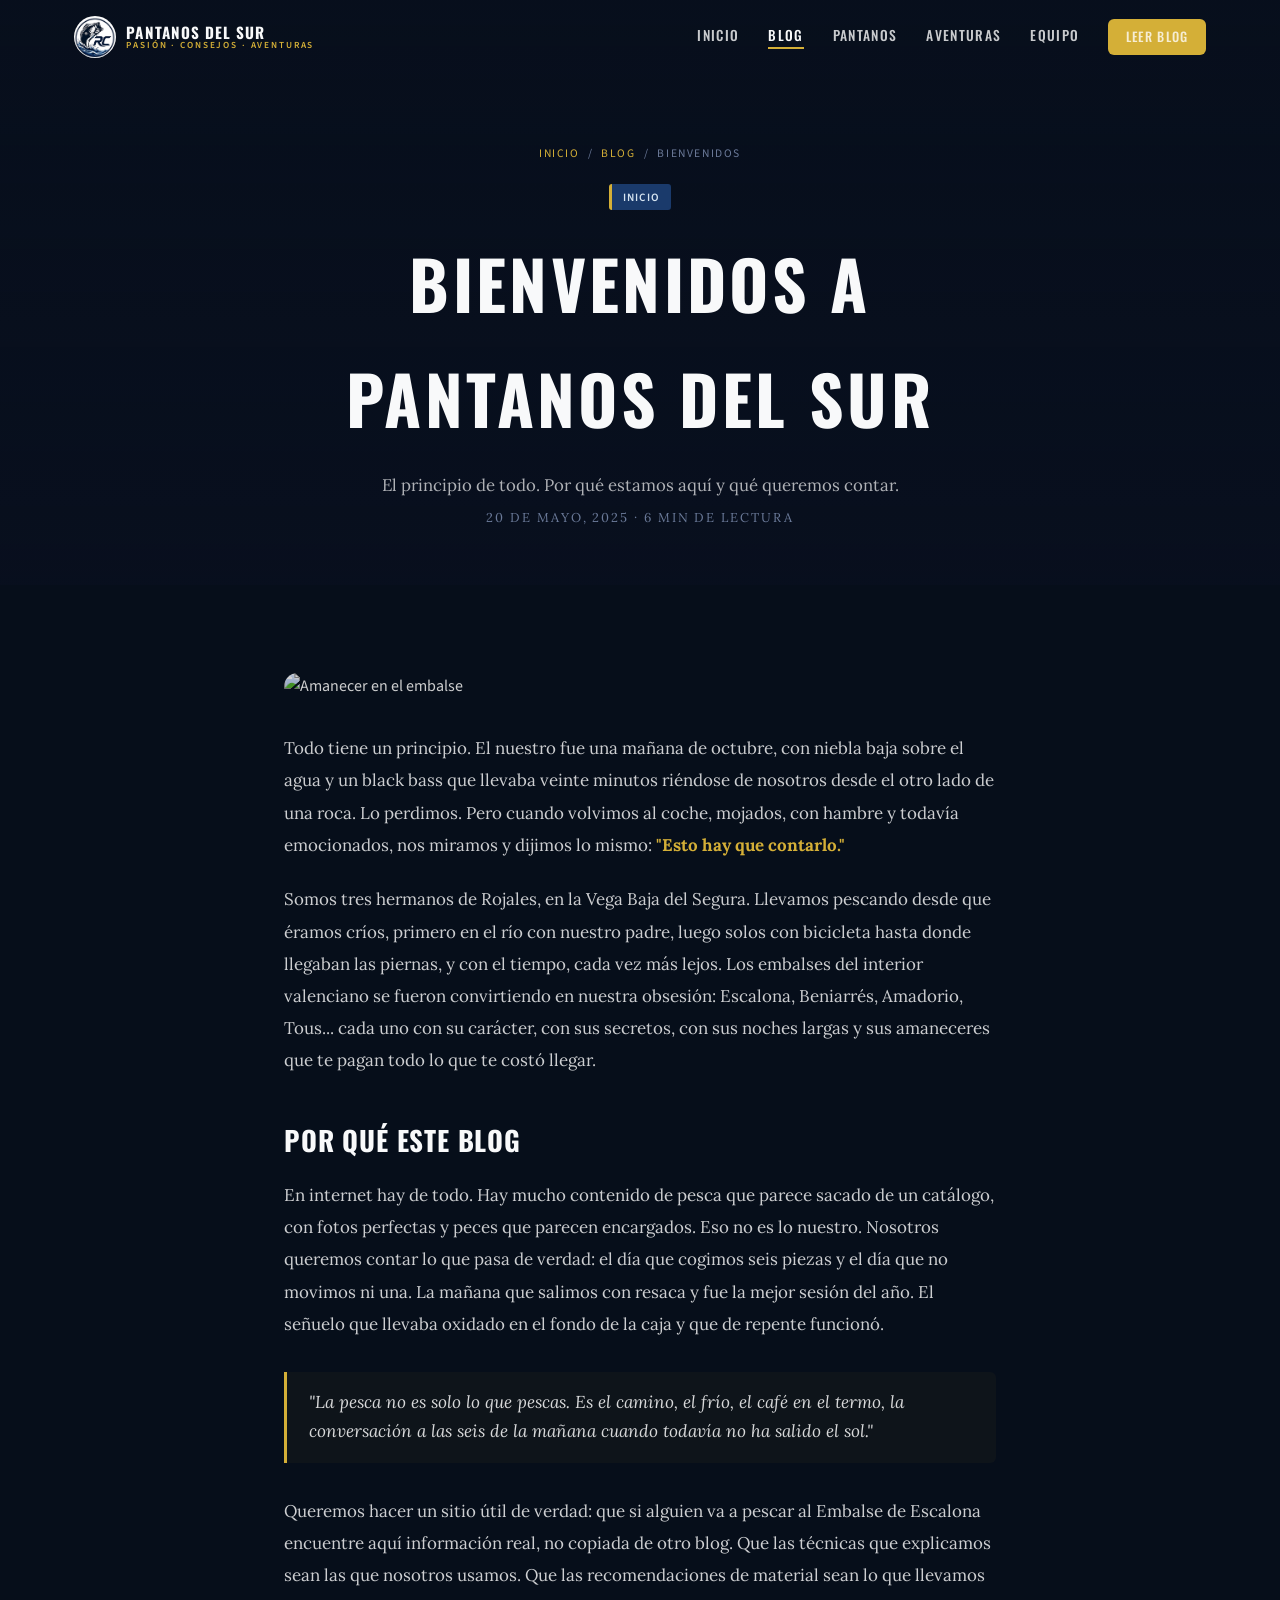
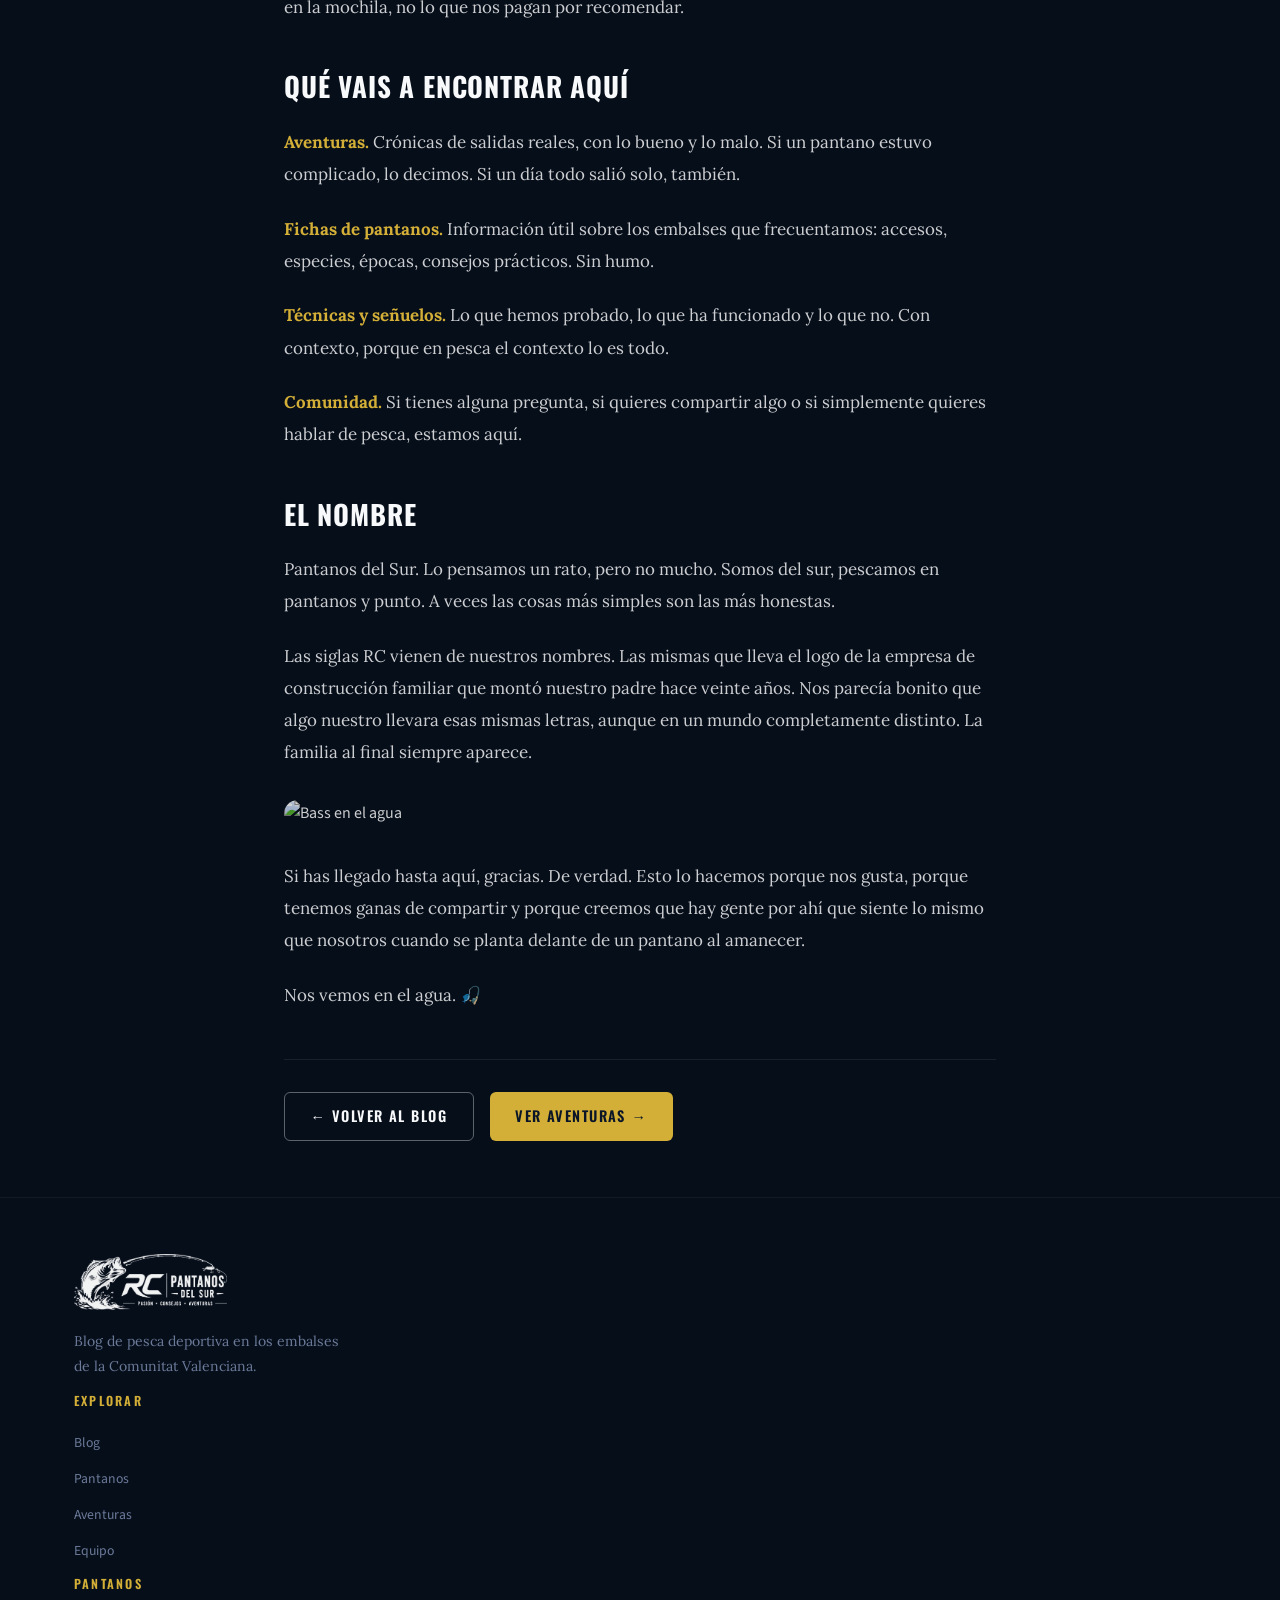
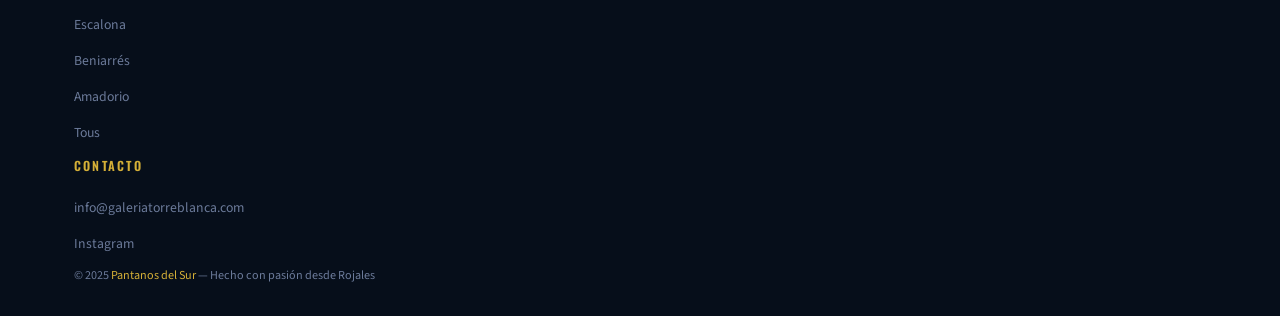
==== commit 86d33919: "Hero + responsive + logo fixes" ====
--- a/pages/articulo.html
+++ b/pages/articulo.html
@@ -123,7 +123,7 @@
   <div class="container">
     <div class="footer-grid">
       <div class="footer-brand">
-        <img src="../img/logo_horizontal.png" alt="Pantanos del Sur" class="footer-logo"/>
+        <img src="../img/logo_horizontal_blanco.png" alt="Pantanos del Sur" class="footer-logo"/>
         <p>Blog de pesca deportiva en los embalses de la Comunitat Valenciana.</p>
         
       </div>
--- a/css/style.css
+++ b/css/style.css
@@ -75,26 +75,26 @@
 /* Fondo real del pantano */
 .hero-bg {
   position:absolute; inset:0;
-  background:url('../img/pantanos_background.jpg') center 55%/cover no-repeat;
-}
-/* Overlay cinematográfico — menos azul, más natural */
+  background:url('../img/fondo_hero.png') center 45%/cover no-repeat;
+}
+/* Overlay cinematográfico — suave para dejar ver el embalse */
 .hero-bg::before {
   content:'';
   position:absolute; inset:0;
   background: linear-gradient(
     90deg,
-    rgba(6,14,26,.92) 0%,
-    rgba(6,14,26,.78) 45%,
-    rgba(6,14,26,.35) 70%,
-    rgba(6,14,26,.1) 100%
+    rgba(6,14,26,.88) 0%,
+    rgba(6,14,26,.72) 42%,
+    rgba(6,14,26,.25) 68%,
+    rgba(6,14,26,.08) 100%
   );
 }
 .hero-bg::after {
   content:'';
   position:absolute; inset:0;
   background:
-    linear-gradient(to bottom, rgba(6,14,26,.25) 0%, transparent 30%, rgba(6,14,26,.55) 80%, rgba(6,14,26,1) 100%),
-    radial-gradient(ellipse at 65% 50%, rgba(212,175,55,.06) 0%, transparent 55%);
+    linear-gradient(to bottom, rgba(6,14,26,.2) 0%, transparent 25%, rgba(6,14,26,.45) 78%, rgba(6,14,26,1) 100%),
+    radial-gradient(ellipse at 62% 48%, rgba(212,175,55,.04) 0%, transparent 50%);
 }
 .hero-mist { position:absolute; bottom:0; left:0; right:0; height:30%; background:linear-gradient(to top, rgba(6,14,26,1) 0%, transparent 100%); z-index:1; }
 
@@ -152,6 +152,8 @@
 .hero-actions { display:flex; gap:1rem; flex-wrap:wrap; opacity:0; animation:fadeUp .8s ease .8s forwards; }
 
 /* Logo hero — sin fondo blanco, integrado */
+/* Logo hero — pantanos_blanco.png: fondo negro, logo blanco
+   mix-blend-mode:screen hace negro=transparente, blanco=visible */
 .hero-logo {
   flex-shrink:0;
   width:clamp(220px,28vw,340px);
@@ -159,13 +161,16 @@
   animation:fadeIn 1.2s ease .9s forwards;
   position:relative;
   z-index:2;
+  background:none !important;
+  border:none !important;
+  box-shadow:none !important;
 }
 .hero-logo img {
   width:100%;
   height:auto;
-  /* Eliminar el fondo blanco del PNG usando mix-blend-mode */
+  display:block;
   mix-blend-mode:screen;
-  filter:brightness(1.05) contrast(1.05) drop-shadow(0 0 30px rgba(212,175,55,.15)) drop-shadow(0 4px 20px rgba(0,0,0,.6));
+  filter:drop-shadow(0 0 20px rgba(212,175,55,.1));
 }
 
 .hero-scroll { position:absolute; bottom:2rem; left:50%; transform:translateX(-50%); display:flex; flex-direction:column; align-items:center; gap:.5rem; opacity:.45; animation:bounce 2.5s ease infinite; z-index:2; }
@@ -279,14 +284,16 @@
 .footer { background:var(--dark); border-top:1px solid rgba(255,255,255,.05); padding:3.5rem 0 1.8rem; }
 .footer-inner { display:grid; grid-template-columns:1.8fr 1fr 1fr; gap:2.5rem; margin-bottom:2.5rem; padding-bottom:2.5rem; border-bottom:1px solid rgba(255,255,255,.05); }
 
-/* Logo footer visible sobre fondo oscuro */
+/* Logo footer — logo_horizontal_blanco.png: fondo negro, logo blanco
+   screen elimina el negro, logo queda visible sobre fondo oscuro */
 .footer-logo {
-  height:52px;
+  height:56px;
   width:auto;
   margin-bottom:1.2rem;
-  /* PNG con fondo blanco: invert para hacerlo blanco sobre oscuro */
-  filter:brightness(0) invert(1);
-  opacity:.82;
+  display:block;
+  mix-blend-mode:screen;
+  filter:drop-shadow(0 1px 8px rgba(0,0,0,.3));
+  opacity:.95;
 }
 .footer-brand p { font-family:var(--font-serif); font-size:.88rem; color:var(--muted); line-height:1.75; max-width:270px; margin-bottom:.7rem; }
 .footer-brand-quote { font-family:var(--font-serif); font-style:italic; font-size:.84rem; color:var(--accent) !important; opacity:.9; }
